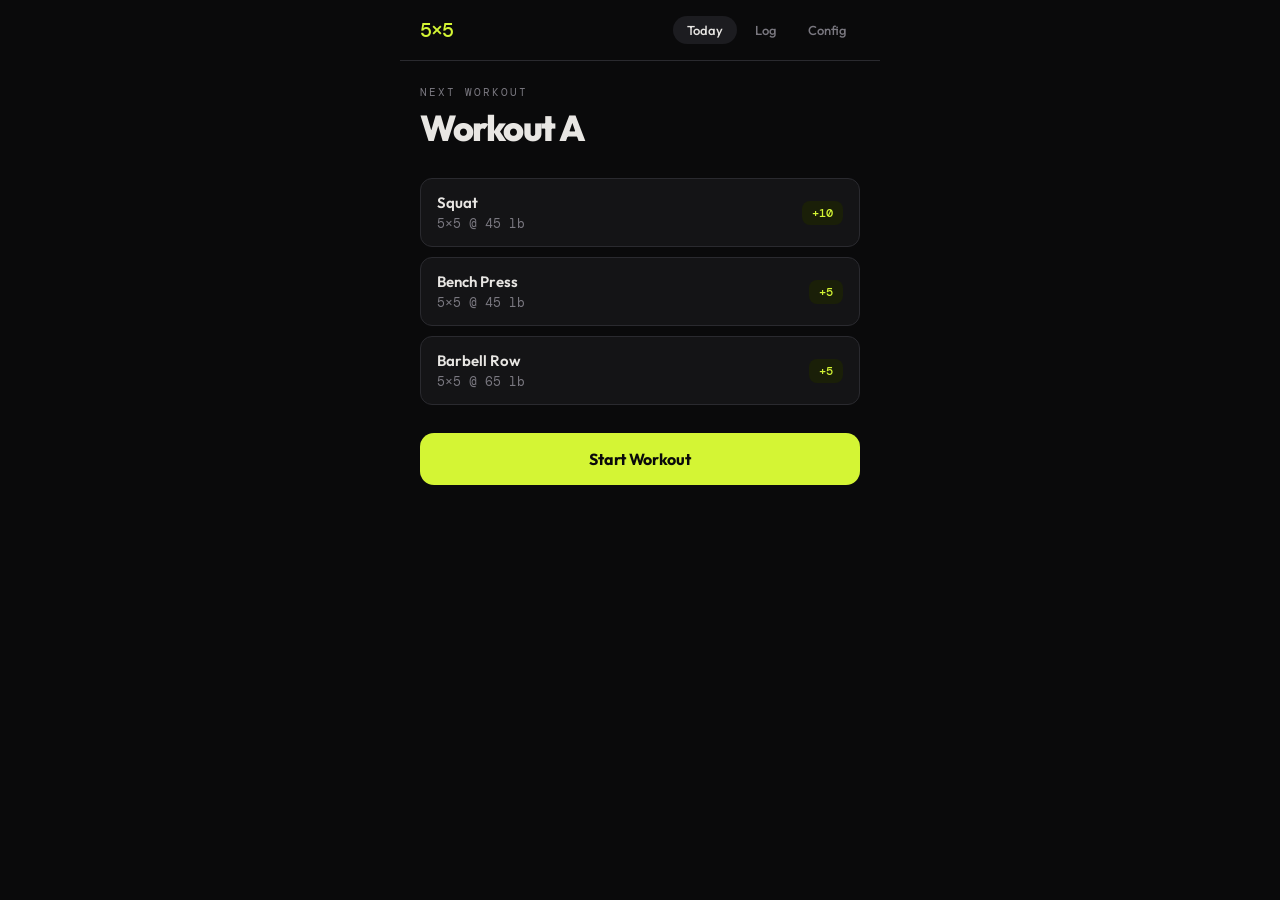
==== index.html @ 5c941157 "Initial commit Created from https://vercel.com/new" ====
<!DOCTYPE html>
<html lang="en">
<head>
<meta charset="UTF-8">
<meta name="viewport" content="width=device-width, initial-scale=1.0, user-scalable=no">
<title>5×5 Tracker</title>
<link rel="preconnect" href="https://fonts.googleapis.com">
<link href="https://fonts.googleapis.com/css2?family=DM+Mono:wght@400;500&family=Outfit:wght@300;400;500;600;700;800;900&display=swap" rel="stylesheet">
<style>
  :root {
    --bg: #0a0a0b;
    --surface: #141416;
    --surface2: #1c1c20;
    --border: #2a2a2f;
    --text: #e8e6e3;
    --muted: #7a7880;
    --accent: #d4f534;
    --accent-dark: #1a1f08;
    --success: #22c55e;
    --success-dark: #0f2a10;
    --fail: #ef4444;
    --fail-dark: #2a0a0a;
  }

  *, *::before, *::after { box-sizing: border-box; margin: 0; padding: 0; }

  body {
    font-family: 'Outfit', sans-serif;
    background: var(--bg);
    color: var(--text);
    min-height: 100vh;
    -webkit-tap-highlight-color: transparent;
  }

  #app {
    max-width: 480px;
    margin: 0 auto;
    padding-bottom: 40px;
  }

  /* ── Header ─────────────────────────────── */
  header {
    display: flex;
    align-items: center;
    justify-content: space-between;
    padding: 16px 20px;
    border-bottom: 1px solid var(--border);
    position: sticky;
    top: 0;
    background: var(--bg);
    z-index: 10;
  }

  .logo { font-family: 'DM Mono', monospace; font-size: 20px; font-weight: 500; color: var(--accent); letter-spacing: -1px; }
  nav { display: flex; gap: 4px; }

  .nav-btn {
    background: none; border: none; color: var(--muted);
    font-family: 'Outfit', sans-serif; font-size: 13px; font-weight: 500;
    padding: 6px 14px; border-radius: 20px; cursor: pointer; transition: all 0.2s;
  }
  .nav-btn.active { background: var(--surface2); color: var(--text); }

  main { padding: 0 20px; }
  .view { display: none; padding-top: 24px; }
  .view.active { display: block; }

  @keyframes slideUp { from { opacity: 0; transform: translateY(12px); } to { opacity: 1; transform: translateY(0); } }
  @keyframes timerPulse { 0%,100% { transform: scale(1); } 50% { transform: scale(1.02); } }
  .anim-up { animation: slideUp 0.3s ease both; }

  /* ── Home ───────────────────────────────── */
  .hero-label {
    font-family: 'DM Mono', monospace; font-size: 11px; text-transform: uppercase;
    letter-spacing: 2px; color: var(--muted); display: block; margin-bottom: 6px;
  }
  .hero-type { font-size: 36px; font-weight: 800; letter-spacing: -1.5px; margin-bottom: 28px; }
  .preview-list { display: flex; flex-direction: column; gap: 10px; margin-bottom: 28px; }
  .preview-card {
    display: flex; align-items: center; justify-content: space-between;
    padding: 14px 16px; background: var(--surface); border-radius: 12px;
    border: 1px solid var(--border);
  }
  .preview-name { font-size: 15px; font-weight: 600; display: block; }
  .preview-detail { font-size: 13px; color: var(--muted); font-family: 'DM Mono', monospace; }
  .preview-badge {
    font-family: 'DM Mono', monospace; font-size: 12px; color: var(--accent);
    background: var(--accent-dark); padding: 4px 10px; border-radius: 8px; font-weight: 500;
  }
  .btn-start {
    width: 100%; padding: 16px 0; background: var(--accent); color: #0a0a0b;
    border: none; border-radius: 14px; font-size: 16px; font-weight: 700;
    font-family: 'Outfit', sans-serif; cursor: pointer; letter-spacing: -0.3px;
  }
  .btn-start:active { transform: scale(0.98); }
  .last-session {
    margin-top: 24px; display: flex; flex-direction: column; gap: 2px;
    padding: 12px 0; border-top: 1px solid var(--border);
  }
  .last-label { font-size: 11px; color: var(--muted); text-transform: uppercase; letter-spacing: 1.5px; font-family: 'DM Mono', monospace; }
  .last-detail { font-size: 13px; color: var(--muted); }

  /* ── Workout ────────────────────────────── */
  .workout-header { display: flex; align-items: center; justify-content: space-between; margin-bottom: 20px; }
  .btn-cancel {
    width: 36px; height: 36px; display: flex; align-items: center; justify-content: center;
    background: var(--surface); border: 1px solid var(--border); border-radius: 10px;
    color: var(--muted); font-size: 16px; cursor: pointer; font-family: 'Outfit', sans-serif;
  }
  .workout-title { font-size: 18px; font-weight: 700; }
  .timer-bar {
    margin-bottom: 20px; padding: 12px 16px; background: var(--surface);
    border-radius: 12px; border: 1px solid rgba(212,245,52,0.2);
    animation: timerPulse 2s ease infinite; display: none;
  }
  .timer-bar.active { display: block; }
  .timer-inner { display: flex; align-items: center; gap: 12px; }
  .timer-label { font-size: 12px; color: var(--muted); font-family: 'DM Mono', monospace; text-transform: uppercase; letter-spacing: 1px; }
  .timer-value { font-size: 24px; font-weight: 700; font-family: 'DM Mono', monospace; color: var(--accent); flex: 1; }
  .btn-skip {
    background: none; border: 1px solid var(--border); color: var(--muted);
    font-family: 'Outfit', sans-serif; font-size: 12px; padding: 4px 12px;
    border-radius: 8px; cursor: pointer;
  }
  .ex-block {
    margin-bottom: 24px; padding: 18px 16px; background: var(--surface);
    border-radius: 14px; border: 1px solid var(--border);
  }
  .ex-header { display: flex; justify-content: space-between; align-items: baseline; margin-bottom: 14px; }
  .ex-name { font-size: 16px; font-weight: 600; }
  .ex-weight { font-size: 14px; font-weight: 500; font-family: 'DM Mono', monospace; color: var(--accent); }
  .sets-row { display: flex; gap: 8px; }
  .set-btn {
    flex: 1; aspect-ratio: 1; max-width: 64px;
    display: flex; align-items: center; justify-content: center;
    background: var(--surface2); border: 2px solid var(--border);
    border-radius: 12px; cursor: pointer; transition: all 0.15s;
    font-family: 'DM Mono', monospace;
  }
  .set-btn .reps { font-size: 18px; font-weight: 600; color: var(--muted); }
  .set-btn.success { background: var(--success-dark); border-color: var(--success); }
  .set-btn.success .check { font-size: 22px; font-weight: 700; color: var(--success); }
  .set-btn.fail { background: var(--fail-dark); border-color: var(--fail); }
  .set-btn.fail .x-mark { font-size: 22px; font-weight: 700; color: var(--fail); }
  .set-legend { font-size: 11px; color: var(--muted); margin-top: 8px; font-family: 'DM Mono', monospace; }
  .btn-finish {
    width: 100%; padding: 16px 0; background: var(--success); color: #fff;
    border: none; border-radius: 14px; font-size: 16px; font-weight: 700;
    font-family: 'Outfit', sans-serif; cursor: pointer; margin-top: 8px; transition: opacity 0.2s;
  }
  .btn-finish:disabled { opacity: 0.35; cursor: default; }

  /* ── History ────────────────────────────── */
  .section-title { font-size: 20px; font-weight: 700; margin-bottom: 16px; letter-spacing: -0.5px; }
  .empty-state { display: flex; flex-direction: column; align-items: center; justify-content: center; padding: 80px 0; gap: 12px; }
  .empty-icon { font-size: 40px; color: var(--border); }
  .empty-text { font-size: 14px; color: var(--muted); }
  .history-card {
    padding: 16px; background: var(--surface); border-radius: 12px;
    border: 1px solid var(--border); margin-bottom: 10px;
  }
  .history-header { display: flex; justify-content: space-between; margin-bottom: 12px; }
  .history-type { font-size: 14px; font-weight: 600; }
  .history-date { font-size: 12px; color: var(--muted); font-family: 'DM Mono', monospace; }
  .history-ex { display: flex; align-items: center; gap: 10px; padding: 6px 0; border-top: 1px solid var(--border); }
  .history-ex-name { font-size: 13px; font-weight: 500; min-width: 110px; }
  .history-ex-detail { font-size: 12px; color: var(--muted); font-family: 'DM Mono', monospace; flex: 1; }
  .history-dots { display: flex; gap: 4px; }
  .history-dot { width: 8px; height: 8px; border-radius: 4px; }

  /* ── Settings ───────────────────────────── */
  .settings-hint { font-size: 13px; color: var(--muted); margin-bottom: 20px; line-height: 1.5; }
  .setting-row { display: flex; align-items: center; justify-content: space-between; padding: 12px 0; border-bottom: 1px solid var(--border); }
  .setting-label { font-size: 14px; font-weight: 500; }
  .weight-adjust { display: flex; align-items: center; gap: 12px; }
  .btn-adjust {
    width: 36px; height: 36px; display: flex; align-items: center; justify-content: center;
    background: var(--surface2); border: 1px solid var(--border); border-radius: 10px;
    color: var(--text); font-size: 18px; font-weight: 500; cursor: pointer;
    font-family: 'Outfit', sans-serif;
  }
  .weight-display { font-size: 16px; font-weight: 600; font-family: 'DM Mono', monospace; min-width: 70px; text-align: center; }
  .divider { height: 1px; background: var(--border); margin: 24px 0; }
  .rules-card {
    padding: 14px 16px; background: var(--surface); border-radius: 12px;
    border: 1px solid var(--border); display: flex; flex-direction: column; gap: 8px;
  }
  .rule-text { font-size: 13px; color: var(--muted); line-height: 1.5; }
  .rule-text strong { color: var(--text); }
  .btn-export {
    width: 100%; padding: 14px 0; background: var(--surface);
    border: 1px solid var(--border); border-radius: 12px; color: var(--accent);
    font-size: 14px; font-weight: 600; font-family: 'Outfit', sans-serif; cursor: pointer;
  }
  .btn-reset {
    width: 100%; padding: 14px 0; background: none;
    border: 1px solid rgba(239,68,68,0.27); border-radius: 12px; color: var(--fail);
    font-size: 14px; font-weight: 600; font-family: 'Outfit', sans-serif; cursor: pointer;
    margin-top: 16px;
  }
  .confirm-row { display: flex; align-items: center; gap: 10px; margin-top: 16px; }
  .confirm-text { font-size: 14px; color: var(--fail); flex: 1; }
  .btn-confirm-yes {
    padding: 10px 18px; background: var(--fail); color: #fff; border: none;
    border-radius: 10px; font-size: 13px; font-weight: 600; cursor: pointer; font-family: 'Outfit', sans-serif;
  }
  .btn-confirm-no {
    padding: 10px 18px; background: var(--surface2); color: var(--muted);
    border: 1px solid var(--border); border-radius: 10px; font-size: 13px;
    font-weight: 600; cursor: pointer; font-family: 'Outfit', sans-serif;
  }
</style>
</head>
<body>
<div id="app">
  <header>
    <div class="logo">5×5</div>
    <nav>
      <button class="nav-btn active" data-view="home">Today</button>
      <button class="nav-btn" data-view="history">Log</button>
      <button class="nav-btn" data-view="settings">Config</button>
    </nav>
  </header>
  <main>
    <div id="view-home" class="view active"></div>
    <div id="view-workout" class="view"></div>
    <div id="view-history" class="view"></div>
    <div id="view-settings" class="view"></div>
  </main>
</div>

<script>
// ── Config ───────────────────────────────────────────────────────
const PROGRAM = {
  A: [
    { id: 'squat', name: 'Squat', sets: 5, reps: 5, increment: 10 },
    { id: 'bench', name: 'Bench Press', sets: 5, reps: 5, increment: 5 },
    { id: 'row', name: 'Barbell Row', sets: 5, reps: 5, increment: 5 },
  ],
  B: [
    { id: 'squat', name: 'Squat', sets: 5, reps: 5, increment: 10 },
    { id: 'ohp', name: 'Overhead Press', sets: 5, reps: 5, increment: 5 },
    { id: 'deadlift', name: 'Deadlift', sets: 1, reps: 5, increment: 10 },
  ],
};
const DEFAULT_WEIGHTS = { squat: 45, bench: 45, row: 65, ohp: 45, deadlift: 95 };
const DELOAD_FACTOR = 0.9;
const FAIL_THRESHOLD = 3;
const REST_SECONDS = 180;
const FAIL_REST_SECONDS = 300;
const STORAGE_KEY = 'fivebyfive_data';
const ALL_EXERCISES = [
  { id: 'squat', name: 'Squat' },
  { id: 'bench', name: 'Bench Press' },
  { id: 'row', name: 'Barbell Row' },
  { id: 'ohp', name: 'Overhead Press' },
  { id: 'deadlift', name: 'Deadlift' },
];

// ── State ────────────────────────────────────────────────────────
let state, activeWorkout = null, timerInterval = null, timerSeconds = null, currentView = 'home';

function freshState() {
  return {
    weights: { ...DEFAULT_WEIGHTS },
    failCounts: { squat: 0, bench: 0, row: 0, ohp: 0, deadlift: 0 },
    nextWorkout: 'A',
    history: [],
  };
}

function loadState() {
  try {
    const raw = localStorage.getItem(STORAGE_KEY);
    if (raw) return JSON.parse(raw);
  } catch {}
  return freshState();
}

function save() {
  try { localStorage.setItem(STORAGE_KEY, JSON.stringify(state)); } catch {}
}

// ── Helpers ──────────────────────────────────────────────────────
const roundTo5 = n => Math.round(n / 5) * 5;
const formatDate = iso => new Date(iso).toLocaleDateString('en-US', { weekday: 'short', month: 'short', day: 'numeric' });
const $ = sel => document.querySelector(sel);
const $$ = sel => document.querySelectorAll(sel);

// ── Navigation ──────────────────────────────────────────────────
function navigate(viewId) {
  if (currentView === 'workout' && viewId !== 'workout' && viewId !== '_force') return;
  if (viewId === '_force') viewId = 'home';
  currentView = viewId;
  $$('.view').forEach(v => v.classList.remove('active'));
  $(`#view-${viewId}`).classList.add('active');
  $$('.nav-btn').forEach(b => b.classList.remove('active'));
  $(`.nav-btn[data-view="${viewId === 'workout' ? 'home' : viewId}"]`)?.classList.add('active');
  renderView(viewId);
}

// ── Timer ────────────────────────────────────────────────────────
function startTimer(seconds) {
  stopTimer();
  timerSeconds = seconds;
  updateTimerDisplay();
  const bar = $('#timer-bar');
  if (bar) bar.classList.add('active');
  timerInterval = setInterval(() => {
    timerSeconds--;
    if (timerSeconds <= 0) { stopTimer(); return; }
    updateTimerDisplay();
  }, 1000);
}

function stopTimer() {
  if (timerInterval) { clearInterval(timerInterval); timerInterval = null; }
  timerSeconds = null;
  const bar = $('#timer-bar');
  if (bar) bar.classList.remove('active');
}

function updateTimerDisplay() {
  const el = $('#timer-value');
  if (el && timerSeconds !== null) {
    el.textContent = `${Math.floor(timerSeconds / 60)}:${String(timerSeconds % 60).padStart(2, '0')}`;
  }
}

// ── Render: Home ─────────────────────────────────────────────────
function renderHome() {
  const type = state.nextWorkout;
  const exercises = PROGRAM[type];
  const last = state.history[0];

  let h = `<div><span class="hero-label">Next Workout</span><div class="hero-type">Workout ${type}</div></div><div class="preview-list">`;

  exercises.forEach((ex, i) => {
    h += `<div class="preview-card anim-up" style="animation-delay:${i * 80}ms">
      <div><span class="preview-name">${ex.name}</span><span class="preview-detail">${ex.sets}×${ex.reps} @ ${state.weights[ex.id]} lb</span></div>
      <div class="preview-badge">+${ex.increment}</div></div>`;
  });

  h += `</div><button class="btn-start" onclick="startWorkout()">Start Workout</button>`;
  if (last) h += `<div class="last-session"><span class="last-label">Last session</span><span class="last-detail">Workout ${last.type} · ${formatDate(last.date)}</span></div>`;

  $('#view-home').innerHTML = h;
}

// ── Render: Workout ──────────────────────────────────────────────
function renderWorkout() {
  if (!activeWorkout) return;
  const w = activeWorkout;
  const allComplete = w.exercises.every(ex => ex.completedSets.every(s => s !== null));

  let h = `<div class="workout-header"><button class="btn-cancel" onclick="cancelWorkout()">✕</button><span class="workout-title">Workout ${w.type}</span><div style="width:36px"></div></div>
    <div class="timer-bar" id="timer-bar"><div class="timer-inner"><span class="timer-label">Rest</span><span class="timer-value" id="timer-value">0:00</span><button class="btn-skip" onclick="stopTimer()">Skip</button></div></div>`;

  w.exercises.forEach((ex, ei) => {
    h += `<div class="ex-block anim-up" style="animation-delay:${ei * 60}ms"><div class="ex-header"><span class="ex-name">${ex.name}</span><span class="ex-weight">${ex.weight} lb</span></div><div class="sets-row">`;
    ex.completedSets.forEach((s, si) => {
      const cls = s === true ? 'success' : s === false ? 'fail' : '';
      const inner = s === null ? `<span class="reps">${ex.reps}</span>` : s === true ? `<span class="check">✓</span>` : `<span class="x-mark">✗</span>`;
      h += `<button class="set-btn ${cls}" onclick="toggleSet(${ei},${si})">${inner}</button>`;
    });
    h += `</div><div class="set-legend">Tap: complete · Tap again: fail · Tap again: reset</div></div>`;
  });

  h += `<button class="btn-finish" ${allComplete ? '' : 'disabled'} onclick="finishWorkout()">Finish Workout</button>`;
  $('#view-workout').innerHTML = h;

  if (timerSeconds !== null) { $('#timer-bar')?.classList.add('active'); updateTimerDisplay(); }
}

// ── Render: History ──────────────────────────────────────────────
function renderHistory() {
  if (!state.history.length) {
    $('#view-history').innerHTML = `<div class="empty-state"><span class="empty-icon">◎</span><span class="empty-text">No workouts yet. Get after it.</span></div>`;
    return;
  }
  let h = `<h2 class="section-title">Workout Log</h2>`;
  state.history.forEach((entry, i) => {
    h += `<div class="history-card anim-up" style="animation-delay:${i * 40}ms"><div class="history-header"><span class="history-type">Workout ${entry.type}</span><span class="history-date">${formatDate(entry.date)}</span></div>`;
    entry.exercises.forEach(ex => {
      const count = ex.sets.filter(Boolean).length;
      const dots = ex.sets.map(s => `<span class="history-dot" style="background:${s ? 'var(--success)' : 'var(--fail)'}"></span>`).join('');
      h += `<div class="history-ex"><span class="history-ex-name">${ex.name}</span><span class="history-ex-detail">${ex.weight} lb — ${count}/${ex.sets.length} sets</span><div class="history-dots">${dots}</div></div>`;
    });
    h += `</div>`;
  });
  $('#view-history').innerHTML = h;
}

// ── Render: Settings ─────────────────────────────────────────────
function renderSettings() {
  let h = `<h2 class="section-title">Working Weights</h2><p class="settings-hint">Adjust your current working weight for each lift. The app auto-progresses after successful workouts.</p>`;
  ALL_EXERCISES.forEach(ex => {
    h += `<div class="setting-row"><span class="setting-label">${ex.name}</span><div class="weight-adjust"><button class="btn-adjust" onclick="adjustWeight('${ex.id}',-5)">−</button><span class="weight-display" id="w-${ex.id}">${state.weights[ex.id]} lb</span><button class="btn-adjust" onclick="adjustWeight('${ex.id}',5)">+</button></div></div>`;
  });
  h += `<div class="divider"></div><h2 class="section-title">Progression Rules</h2>
    <div class="rules-card">
      <p class="rule-text"><strong>Success:</strong> All sets completed → weight increases next session (+5 lb upper body, +10 lb lower body)</p>
      <p class="rule-text"><strong>Failure:</strong> Miss any set → weight stays the same</p>
      <p class="rule-text"><strong>Deload:</strong> 3 consecutive failures → weight drops 10%</p>
      <p class="rule-text"><strong>Rest:</strong> 3 min after a successful set, 5 min after a failed set</p>
    </div>
    <div class="divider"></div>
    <h2 class="section-title">Data</h2>
    <button class="btn-export" onclick="exportData()">Export Save Data (JSON)</button>
    <input type="file" id="import-file" accept=".json" style="display:none" onchange="importData(this)">
    <button class="btn-export" onclick="document.getElementById('import-file').click()" style="margin-top:10px">Import Save Data (JSON)</button>
    <div class="confirm-row" id="import-confirm-row" style="display:none"><span class="confirm-text">This will overwrite all current data. Continue?</span><button class="btn-confirm-yes" onclick="confirmImport()">Yes, import</button><button class="btn-confirm-no" onclick="cancelImport()">Cancel</button></div>
    <button class="btn-reset" id="btn-reset" onclick="confirmReset()">Reset All Data</button>
    <div class="confirm-row" id="confirm-row" style="display:none"><span class="confirm-text">Delete everything?</span><button class="btn-confirm-yes" onclick="resetAll()">Yes, reset</button><button class="btn-confirm-no" onclick="hideConfirm()">Cancel</button></div>`;
  $('#view-settings').innerHTML = h;
}

// ── Actions ──────────────────────────────────────────────────────
function startWorkout() {
  const type = state.nextWorkout;
  activeWorkout = {
    type, startTime: new Date().toISOString(),
    exercises: PROGRAM[type].map(ex => ({ ...ex, weight: state.weights[ex.id], completedSets: Array(ex.sets).fill(null) })),
  };
  stopTimer();
  currentView = 'workout';
  navigate('workout');
}

function toggleSet(ei, si) {
  const ex = activeWorkout.exercises[ei];
  const cur = ex.completedSets[si];
  if (cur === null) {
    ex.completedSets[si] = true;
    if (!ex.completedSets.every(s => s !== null)) startTimer(REST_SECONDS);
  } else if (cur === true) {
    ex.completedSets[si] = false;
    if (!ex.completedSets.every(s => s !== null)) startTimer(FAIL_REST_SECONDS); else stopTimer();
  } else {
    ex.completedSets[si] = null;
    stopTimer();
  }
  renderWorkout();
}

function finishWorkout() {
  activeWorkout.exercises.forEach(ex => {
    const allSuccess = ex.completedSets.every(s => s === true);
    state.history.length; // just referencing for clarity
    if (allSuccess) {
      state.weights[ex.id] = ex.weight + ex.increment;
      state.failCounts[ex.id] = 0;
    } else {
      state.failCounts[ex.id] = (state.failCounts[ex.id] || 0) + 1;
      if (state.failCounts[ex.id] >= FAIL_THRESHOLD) {
        state.weights[ex.id] = roundTo5(ex.weight * DELOAD_FACTOR);
        state.failCounts[ex.id] = 0;
      }
    }
  });

  state.nextWorkout = activeWorkout.type === 'A' ? 'B' : 'A';
  state.history.unshift({
    date: activeWorkout.startTime, type: activeWorkout.type,
    exercises: activeWorkout.exercises.map(ex => ({
      id: ex.id, name: ex.name, weight: ex.weight,
      sets: ex.completedSets.map(s => s === true), success: ex.completedSets.every(s => s === true),
    })),
  });

  save();
  activeWorkout = null;
  stopTimer();
  currentView = 'home';
  navigate('_force');
}

function cancelWorkout() { activeWorkout = null; stopTimer(); currentView = 'home'; navigate('_force'); }

function adjustWeight(id, delta) {
  state.weights[id] = Math.max(0, state.weights[id] + delta);
  save();
  const el = $(`#w-${id}`);
  if (el) el.textContent = `${state.weights[id]} lb`;
}

function exportData() {
  const blob = new Blob([JSON.stringify(state, null, 2)], { type: 'application/json' });
  const url = URL.createObjectURL(blob);
  const a = document.createElement('a');
  a.href = url; a.download = `5x5-backup-${new Date().toISOString().slice(0, 10)}.json`;
  document.body.appendChild(a); a.click(); document.body.removeChild(a);
  URL.revokeObjectURL(url);
}

let pendingImport = null;

function importData(input) {
  const file = input.files[0];
  if (!file) return;
  const reader = new FileReader();
  reader.onload = e => {
    try {
      const parsed = JSON.parse(e.target.result);
      if (!parsed.weights || !parsed.history || !parsed.nextWorkout) throw new Error('Invalid format');
      pendingImport = parsed;
      $('#import-confirm-row').style.display = 'flex';
    } catch {
      alert('Invalid backup file. Please select a valid 5×5 export.');
    }
    input.value = '';
  };
  reader.readAsText(file);
}

function confirmImport() {
  if (!pendingImport) return;
  state = pendingImport;
  pendingImport = null;
  save();
  $('#import-confirm-row').style.display = 'none';
  renderSettings();
  renderHome();
}

function cancelImport() {
  pendingImport = null;
  $('#import-confirm-row').style.display = 'none';
}

function confirmReset() { $('#btn-reset').style.display = 'none'; $('#confirm-row').style.display = 'flex'; }
function hideConfirm() { $('#btn-reset').style.display = ''; $('#confirm-row').style.display = 'none'; }
function resetAll() { state = freshState(); save(); hideConfirm(); renderSettings(); renderHome(); }

function renderView(id) {
  ({ home: renderHome, workout: renderWorkout, history: renderHistory, settings: renderSettings })[id]?.();
}

// ── Init ─────────────────────────────────────────────────────────
state = loadState();
$$('.nav-btn').forEach(btn => btn.addEventListener('click', () => navigate(btn.dataset.view)));
renderHome();
</script>
</body>
</html>
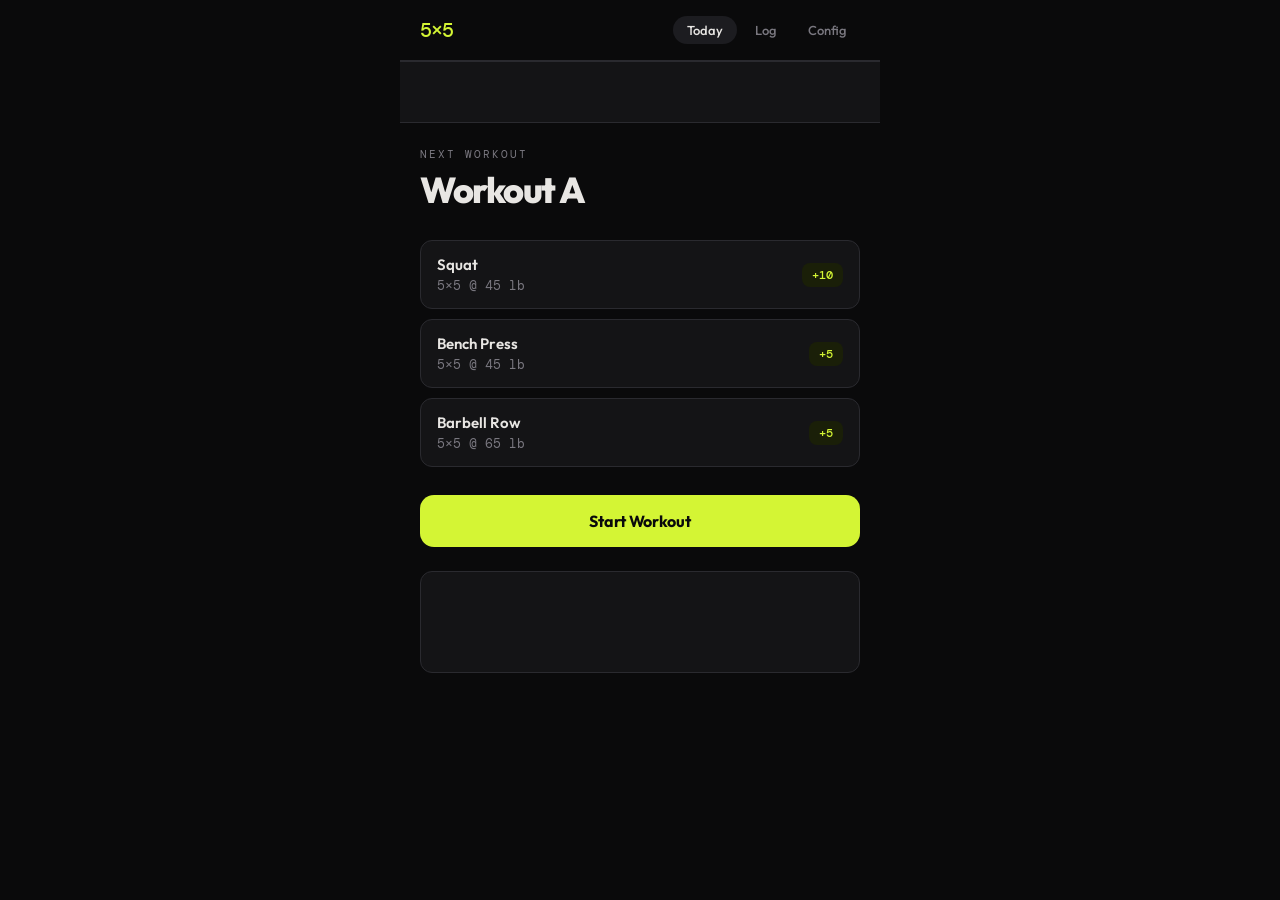
==== commit 6f131f36: "Update index.html" ====
--- a/index.html
+++ b/index.html
@@ -1,403 +1,873 @@
 <!DOCTYPE html>
 <html lang="en">
+
 <head>
-<meta charset="UTF-8">
-<meta name="viewport" content="width=device-width, initial-scale=1.0, user-scalable=no">
-<title>5×5 Tracker</title>
-<link rel="preconnect" href="https://fonts.googleapis.com">
-<link href="https://fonts.googleapis.com/css2?family=DM+Mono:wght@400;500&family=Outfit:wght@300;400;500;600;700;800;900&display=swap" rel="stylesheet">
-<style>
-  :root {
-    --bg: #0a0a0b;
-    --surface: #141416;
-    --surface2: #1c1c20;
-    --border: #2a2a2f;
-    --text: #e8e6e3;
-    --muted: #7a7880;
-    --accent: #d4f534;
-    --accent-dark: #1a1f08;
-    --success: #22c55e;
-    --success-dark: #0f2a10;
-    --fail: #ef4444;
-    --fail-dark: #2a0a0a;
-  }
-
-  *, *::before, *::after { box-sizing: border-box; margin: 0; padding: 0; }
-
-  body {
-    font-family: 'Outfit', sans-serif;
-    background: var(--bg);
-    color: var(--text);
-    min-height: 100vh;
-    -webkit-tap-highlight-color: transparent;
-  }
-
-  #app {
-    max-width: 480px;
-    margin: 0 auto;
-    padding-bottom: 40px;
-  }
-
-  /* ── Header ─────────────────────────────── */
-  header {
-    display: flex;
-    align-items: center;
-    justify-content: space-between;
-    padding: 16px 20px;
-    border-bottom: 1px solid var(--border);
-    position: sticky;
-    top: 0;
-    background: var(--bg);
-    z-index: 10;
-  }
-
-  .logo { font-family: 'DM Mono', monospace; font-size: 20px; font-weight: 500; color: var(--accent); letter-spacing: -1px; }
-  nav { display: flex; gap: 4px; }
-
-  .nav-btn {
-    background: none; border: none; color: var(--muted);
-    font-family: 'Outfit', sans-serif; font-size: 13px; font-weight: 500;
-    padding: 6px 14px; border-radius: 20px; cursor: pointer; transition: all 0.2s;
-  }
-  .nav-btn.active { background: var(--surface2); color: var(--text); }
-
-  main { padding: 0 20px; }
-  .view { display: none; padding-top: 24px; }
-  .view.active { display: block; }
-
-  @keyframes slideUp { from { opacity: 0; transform: translateY(12px); } to { opacity: 1; transform: translateY(0); } }
-  @keyframes timerPulse { 0%,100% { transform: scale(1); } 50% { transform: scale(1.02); } }
-  .anim-up { animation: slideUp 0.3s ease both; }
-
-  /* ── Home ───────────────────────────────── */
-  .hero-label {
-    font-family: 'DM Mono', monospace; font-size: 11px; text-transform: uppercase;
-    letter-spacing: 2px; color: var(--muted); display: block; margin-bottom: 6px;
-  }
-  .hero-type { font-size: 36px; font-weight: 800; letter-spacing: -1.5px; margin-bottom: 28px; }
-  .preview-list { display: flex; flex-direction: column; gap: 10px; margin-bottom: 28px; }
-  .preview-card {
-    display: flex; align-items: center; justify-content: space-between;
-    padding: 14px 16px; background: var(--surface); border-radius: 12px;
-    border: 1px solid var(--border);
-  }
-  .preview-name { font-size: 15px; font-weight: 600; display: block; }
-  .preview-detail { font-size: 13px; color: var(--muted); font-family: 'DM Mono', monospace; }
-  .preview-badge {
-    font-family: 'DM Mono', monospace; font-size: 12px; color: var(--accent);
-    background: var(--accent-dark); padding: 4px 10px; border-radius: 8px; font-weight: 500;
-  }
-  .btn-start {
-    width: 100%; padding: 16px 0; background: var(--accent); color: #0a0a0b;
-    border: none; border-radius: 14px; font-size: 16px; font-weight: 700;
-    font-family: 'Outfit', sans-serif; cursor: pointer; letter-spacing: -0.3px;
-  }
-  .btn-start:active { transform: scale(0.98); }
-  .last-session {
-    margin-top: 24px; display: flex; flex-direction: column; gap: 2px;
-    padding: 12px 0; border-top: 1px solid var(--border);
-  }
-  .last-label { font-size: 11px; color: var(--muted); text-transform: uppercase; letter-spacing: 1.5px; font-family: 'DM Mono', monospace; }
-  .last-detail { font-size: 13px; color: var(--muted); }
-
-  /* ── Workout ────────────────────────────── */
-  .workout-header { display: flex; align-items: center; justify-content: space-between; margin-bottom: 20px; }
-  .btn-cancel {
-    width: 36px; height: 36px; display: flex; align-items: center; justify-content: center;
-    background: var(--surface); border: 1px solid var(--border); border-radius: 10px;
-    color: var(--muted); font-size: 16px; cursor: pointer; font-family: 'Outfit', sans-serif;
-  }
-  .workout-title { font-size: 18px; font-weight: 700; }
-  .timer-bar {
-    margin-bottom: 20px; padding: 12px 16px; background: var(--surface);
-    border-radius: 12px; border: 1px solid rgba(212,245,52,0.2);
-    animation: timerPulse 2s ease infinite; display: none;
-  }
-  .timer-bar.active { display: block; }
-  .timer-inner { display: flex; align-items: center; gap: 12px; }
-  .timer-label { font-size: 12px; color: var(--muted); font-family: 'DM Mono', monospace; text-transform: uppercase; letter-spacing: 1px; }
-  .timer-value { font-size: 24px; font-weight: 700; font-family: 'DM Mono', monospace; color: var(--accent); flex: 1; }
-  .btn-skip {
-    background: none; border: 1px solid var(--border); color: var(--muted);
-    font-family: 'Outfit', sans-serif; font-size: 12px; padding: 4px 12px;
-    border-radius: 8px; cursor: pointer;
-  }
-  .ex-block {
-    margin-bottom: 24px; padding: 18px 16px; background: var(--surface);
-    border-radius: 14px; border: 1px solid var(--border);
-  }
-  .ex-header { display: flex; justify-content: space-between; align-items: baseline; margin-bottom: 14px; }
-  .ex-name { font-size: 16px; font-weight: 600; }
-  .ex-weight { font-size: 14px; font-weight: 500; font-family: 'DM Mono', monospace; color: var(--accent); }
-  .sets-row { display: flex; gap: 8px; }
-  .set-btn {
-    flex: 1; aspect-ratio: 1; max-width: 64px;
-    display: flex; align-items: center; justify-content: center;
-    background: var(--surface2); border: 2px solid var(--border);
-    border-radius: 12px; cursor: pointer; transition: all 0.15s;
-    font-family: 'DM Mono', monospace;
-  }
-  .set-btn .reps { font-size: 18px; font-weight: 600; color: var(--muted); }
-  .set-btn.success { background: var(--success-dark); border-color: var(--success); }
-  .set-btn.success .check { font-size: 22px; font-weight: 700; color: var(--success); }
-  .set-btn.fail { background: var(--fail-dark); border-color: var(--fail); }
-  .set-btn.fail .x-mark { font-size: 22px; font-weight: 700; color: var(--fail); }
-  .set-legend { font-size: 11px; color: var(--muted); margin-top: 8px; font-family: 'DM Mono', monospace; }
-  .btn-finish {
-    width: 100%; padding: 16px 0; background: var(--success); color: #fff;
-    border: none; border-radius: 14px; font-size: 16px; font-weight: 700;
-    font-family: 'Outfit', sans-serif; cursor: pointer; margin-top: 8px; transition: opacity 0.2s;
-  }
-  .btn-finish:disabled { opacity: 0.35; cursor: default; }
-
-  /* ── History ────────────────────────────── */
-  .section-title { font-size: 20px; font-weight: 700; margin-bottom: 16px; letter-spacing: -0.5px; }
-  .empty-state { display: flex; flex-direction: column; align-items: center; justify-content: center; padding: 80px 0; gap: 12px; }
-  .empty-icon { font-size: 40px; color: var(--border); }
-  .empty-text { font-size: 14px; color: var(--muted); }
-  .history-card {
-    padding: 16px; background: var(--surface); border-radius: 12px;
-    border: 1px solid var(--border); margin-bottom: 10px;
-  }
-  .history-header { display: flex; justify-content: space-between; margin-bottom: 12px; }
-  .history-type { font-size: 14px; font-weight: 600; }
-  .history-date { font-size: 12px; color: var(--muted); font-family: 'DM Mono', monospace; }
-  .history-ex { display: flex; align-items: center; gap: 10px; padding: 6px 0; border-top: 1px solid var(--border); }
-  .history-ex-name { font-size: 13px; font-weight: 500; min-width: 110px; }
-  .history-ex-detail { font-size: 12px; color: var(--muted); font-family: 'DM Mono', monospace; flex: 1; }
-  .history-dots { display: flex; gap: 4px; }
-  .history-dot { width: 8px; height: 8px; border-radius: 4px; }
-
-  /* ── Settings ───────────────────────────── */
-  .settings-hint { font-size: 13px; color: var(--muted); margin-bottom: 20px; line-height: 1.5; }
-  .setting-row { display: flex; align-items: center; justify-content: space-between; padding: 12px 0; border-bottom: 1px solid var(--border); }
-  .setting-label { font-size: 14px; font-weight: 500; }
-  .weight-adjust { display: flex; align-items: center; gap: 12px; }
-  .btn-adjust {
-    width: 36px; height: 36px; display: flex; align-items: center; justify-content: center;
-    background: var(--surface2); border: 1px solid var(--border); border-radius: 10px;
-    color: var(--text); font-size: 18px; font-weight: 500; cursor: pointer;
-    font-family: 'Outfit', sans-serif;
-  }
-  .weight-display { font-size: 16px; font-weight: 600; font-family: 'DM Mono', monospace; min-width: 70px; text-align: center; }
-  .divider { height: 1px; background: var(--border); margin: 24px 0; }
-  .rules-card {
-    padding: 14px 16px; background: var(--surface); border-radius: 12px;
-    border: 1px solid var(--border); display: flex; flex-direction: column; gap: 8px;
-  }
-  .rule-text { font-size: 13px; color: var(--muted); line-height: 1.5; }
-  .rule-text strong { color: var(--text); }
-  .btn-export {
-    width: 100%; padding: 14px 0; background: var(--surface);
-    border: 1px solid var(--border); border-radius: 12px; color: var(--accent);
-    font-size: 14px; font-weight: 600; font-family: 'Outfit', sans-serif; cursor: pointer;
-  }
-  .btn-reset {
-    width: 100%; padding: 14px 0; background: none;
-    border: 1px solid rgba(239,68,68,0.27); border-radius: 12px; color: var(--fail);
-    font-size: 14px; font-weight: 600; font-family: 'Outfit', sans-serif; cursor: pointer;
-    margin-top: 16px;
-  }
-  .confirm-row { display: flex; align-items: center; gap: 10px; margin-top: 16px; }
-  .confirm-text { font-size: 14px; color: var(--fail); flex: 1; }
-  .btn-confirm-yes {
-    padding: 10px 18px; background: var(--fail); color: #fff; border: none;
-    border-radius: 10px; font-size: 13px; font-weight: 600; cursor: pointer; font-family: 'Outfit', sans-serif;
-  }
-  .btn-confirm-no {
-    padding: 10px 18px; background: var(--surface2); color: var(--muted);
-    border: 1px solid var(--border); border-radius: 10px; font-size: 13px;
-    font-weight: 600; cursor: pointer; font-family: 'Outfit', sans-serif;
-  }
-</style>
+  <meta charset="UTF-8">
+  <meta name="viewport" content="width=device-width, initial-scale=1.0, user-scalable=no">
+  <title>5×5 Tracker — Free StrongLifts Workout Log</title>
+  <meta name="description" content="Track your StrongLifts 5×5 barbell program for free. Log Squat, Bench Press, Deadlift, Overhead Press, and Barbell Row. Auto-progresses weights, tracks failures, and deloads — no account needed.">
+  <meta name="keywords" content="5x5 tracker, stronglifts 5x5, barbell workout log, squat bench deadlift tracker, free workout app">
+  <meta name="robots" content="index, follow">
+  <meta property="og:title" content="5×5 Tracker — Free StrongLifts Workout Log">
+  <meta property="og:description" content="Track your StrongLifts 5×5 barbell program for free. Auto-progresses weights and logs every session. No account needed.">
+  <meta property="og:type" content="website">
+  <meta name="twitter:card" content="summary">
+  <meta name="twitter:title" content="5×5 Tracker — Free StrongLifts Workout Log">
+  <meta name="twitter:description" content="Track your StrongLifts 5×5 barbell program for free. Auto-progresses weights and logs every session. No account needed.">
+  <script async src="https://pagead2.googlesyndication.com/pagead/js/adsbygoogle.js?client=ca-pub-8595753507108214"
+     crossorigin="anonymous"></script>
+  <link rel="preconnect" href="https://fonts.googleapis.com">
+  <link
+    href="https://fonts.googleapis.com/css2?family=DM+Mono:wght@400;500&family=Outfit:wght@300;400;500;600;700;800;900&display=swap"
+    rel="stylesheet">
+  <style>
+    :root {
+      --bg: #0a0a0b;
+      --surface: #141416;
+      --surface2: #1c1c20;
+      --border: #2a2a2f;
+      --text: #e8e6e3;
+      --muted: #7a7880;
+      --accent: #d4f534;
+      --accent-dark: #1a1f08;
+      --success: #22c55e;
+      --success-dark: #0f2a10;
+      --fail: #ef4444;
+      --fail-dark: #2a0a0a;
+    }
+
+    *,
+    *::before,
+    *::after {
+      box-sizing: border-box;
+      margin: 0;
+      padding: 0;
+    }
+
+    body {
+      font-family: 'Outfit', sans-serif;
+      background: var(--bg);
+      color: var(--text);
+      min-height: 100vh;
+      -webkit-tap-highlight-color: transparent;
+    }
+
+    #app {
+      max-width: 480px;
+      margin: 0 auto;
+      padding-bottom: 40px;
+    }
+
+    /* ── Header ─────────────────────────────── */
+    header {
+      display: flex;
+      align-items: center;
+      justify-content: space-between;
+      padding: 16px 20px;
+      border-bottom: 1px solid var(--border);
+      position: sticky;
+      top: 0;
+      background: var(--bg);
+      z-index: 10;
+    }
+
+    .logo {
+      font-family: 'DM Mono', monospace;
+      font-size: 20px;
+      font-weight: 500;
+      color: var(--accent);
+      letter-spacing: -1px;
+    }
+
+    nav {
+      display: flex;
+      gap: 4px;
+    }
+
+    .nav-btn {
+      background: none;
+      border: none;
+      color: var(--muted);
+      font-family: 'Outfit', sans-serif;
+      font-size: 13px;
+      font-weight: 500;
+      padding: 6px 14px;
+      border-radius: 20px;
+      cursor: pointer;
+      transition: all 0.2s;
+    }
+
+    .nav-btn.active {
+      background: var(--surface2);
+      color: var(--text);
+    }
+
+    main {
+      padding: 0 20px;
+    }
+
+    .view {
+      display: none;
+      padding-top: 24px;
+    }
+
+    .view.active {
+      display: block;
+    }
+
+    @keyframes slideUp {
+      from {
+        opacity: 0;
+        transform: translateY(12px);
+      }
+
+      to {
+        opacity: 1;
+        transform: translateY(0);
+      }
+    }
+
+    @keyframes timerPulse {
+
+      0%,
+      100% {
+        transform: scale(1);
+      }
+
+      50% {
+        transform: scale(1.02);
+      }
+    }
+
+    .anim-up {
+      animation: slideUp 0.3s ease both;
+    }
+
+    /* ── Home ───────────────────────────────── */
+    .hero-label {
+      font-family: 'DM Mono', monospace;
+      font-size: 11px;
+      text-transform: uppercase;
+      letter-spacing: 2px;
+      color: var(--muted);
+      display: block;
+      margin-bottom: 6px;
+    }
+
+    .hero-type {
+      font-size: 36px;
+      font-weight: 800;
+      letter-spacing: -1.5px;
+      margin-bottom: 28px;
+    }
+
+    .preview-list {
+      display: flex;
+      flex-direction: column;
+      gap: 10px;
+      margin-bottom: 28px;
+    }
+
+    .preview-card {
+      display: flex;
+      align-items: center;
+      justify-content: space-between;
+      padding: 14px 16px;
+      background: var(--surface);
+      border-radius: 12px;
+      border: 1px solid var(--border);
+    }
+
+    .preview-name {
+      font-size: 15px;
+      font-weight: 600;
+      display: block;
+    }
+
+    .preview-detail {
+      font-size: 13px;
+      color: var(--muted);
+      font-family: 'DM Mono', monospace;
+    }
+
+    .preview-badge {
+      font-family: 'DM Mono', monospace;
+      font-size: 12px;
+      color: var(--accent);
+      background: var(--accent-dark);
+      padding: 4px 10px;
+      border-radius: 8px;
+      font-weight: 500;
+    }
+
+    .btn-start {
+      width: 100%;
+      padding: 16px 0;
+      background: var(--accent);
+      color: #0a0a0b;
+      border: none;
+      border-radius: 14px;
+      font-size: 16px;
+      font-weight: 700;
+      font-family: 'Outfit', sans-serif;
+      cursor: pointer;
+      letter-spacing: -0.3px;
+    }
+
+    .btn-start:active {
+      transform: scale(0.98);
+    }
+
+    .last-session {
+      margin-top: 24px;
+      display: flex;
+      flex-direction: column;
+      gap: 2px;
+      padding: 12px 0;
+      border-top: 1px solid var(--border);
+    }
+
+    .last-label {
+      font-size: 11px;
+      color: var(--muted);
+      text-transform: uppercase;
+      letter-spacing: 1.5px;
+      font-family: 'DM Mono', monospace;
+    }
+
+    .last-detail {
+      font-size: 13px;
+      color: var(--muted);
+    }
+
+    /* ── Workout ────────────────────────────── */
+    .workout-header {
+      display: flex;
+      align-items: center;
+      justify-content: space-between;
+      margin-bottom: 20px;
+    }
+
+    .btn-cancel {
+      width: 36px;
+      height: 36px;
+      display: flex;
+      align-items: center;
+      justify-content: center;
+      background: var(--surface);
+      border: 1px solid var(--border);
+      border-radius: 10px;
+      color: var(--muted);
+      font-size: 16px;
+      cursor: pointer;
+      font-family: 'Outfit', sans-serif;
+    }
+
+    .workout-title {
+      font-size: 18px;
+      font-weight: 700;
+    }
+
+    .timer-bar {
+      margin-bottom: 20px;
+      padding: 12px 16px;
+      background: var(--surface);
+      border-radius: 12px;
+      border: 1px solid rgba(212, 245, 52, 0.2);
+      animation: timerPulse 2s ease infinite;
+      display: none;
+    }
+
+    .timer-bar.active {
+      display: block;
+    }
+
+    .timer-inner {
+      display: flex;
+      align-items: center;
+      gap: 12px;
+    }
+
+    .timer-label {
+      font-size: 12px;
+      color: var(--muted);
+      font-family: 'DM Mono', monospace;
+      text-transform: uppercase;
+      letter-spacing: 1px;
+    }
+
+    .timer-value {
+      font-size: 24px;
+      font-weight: 700;
+      font-family: 'DM Mono', monospace;
+      color: var(--accent);
+      flex: 1;
+    }
+
+    .btn-skip {
+      background: none;
+      border: 1px solid var(--border);
+      color: var(--muted);
+      font-family: 'Outfit', sans-serif;
+      font-size: 12px;
+      padding: 4px 12px;
+      border-radius: 8px;
+      cursor: pointer;
+    }
+
+    .ex-block {
+      margin-bottom: 24px;
+      padding: 18px 16px;
+      background: var(--surface);
+      border-radius: 14px;
+      border: 1px solid var(--border);
+    }
+
+    .ex-header {
+      display: flex;
+      justify-content: space-between;
+      align-items: baseline;
+      margin-bottom: 14px;
+    }
+
+    .ex-name {
+      font-size: 16px;
+      font-weight: 600;
+    }
+
+    .ex-weight {
+      font-size: 14px;
+      font-weight: 500;
+      font-family: 'DM Mono', monospace;
+      color: var(--accent);
+    }
+
+    .sets-row {
+      display: flex;
+      gap: 8px;
+    }
+
+    .set-btn {
+      flex: 1;
+      aspect-ratio: 1;
+      max-width: 64px;
+      display: flex;
+      align-items: center;
+      justify-content: center;
+      background: var(--surface2);
+      border: 2px solid var(--border);
+      border-radius: 12px;
+      cursor: pointer;
+      transition: all 0.15s;
+      font-family: 'DM Mono', monospace;
+    }
+
+    .set-btn .reps {
+      font-size: 18px;
+      font-weight: 600;
+      color: var(--muted);
+    }
+
+    .set-btn.success {
+      background: var(--success-dark);
+      border-color: var(--success);
+    }
+
+    .set-btn.success .check {
+      font-size: 22px;
+      font-weight: 700;
+      color: var(--success);
+    }
+
+    .set-btn.fail {
+      background: var(--fail-dark);
+      border-color: var(--fail);
+    }
+
+    .set-btn.fail .x-mark {
+      font-size: 22px;
+      font-weight: 700;
+      color: var(--fail);
+    }
+
+    .set-legend {
+      font-size: 11px;
+      color: var(--muted);
+      margin-top: 8px;
+      font-family: 'DM Mono', monospace;
+    }
+
+    .btn-finish {
+      width: 100%;
+      padding: 16px 0;
+      background: var(--success);
+      color: #fff;
+      border: none;
+      border-radius: 14px;
+      font-size: 16px;
+      font-weight: 700;
+      font-family: 'Outfit', sans-serif;
+      cursor: pointer;
+      margin-top: 8px;
+      transition: opacity 0.2s;
+    }
+
+    .btn-finish:disabled {
+      opacity: 0.35;
+      cursor: default;
+    }
+
+    /* ── History ────────────────────────────── */
+    .section-title {
+      font-size: 20px;
+      font-weight: 700;
+      margin-bottom: 16px;
+      letter-spacing: -0.5px;
+    }
+
+    .empty-state {
+      display: flex;
+      flex-direction: column;
+      align-items: center;
+      justify-content: center;
+      padding: 80px 0;
+      gap: 12px;
+    }
+
+    .empty-icon {
+      font-size: 40px;
+      color: var(--border);
+    }
+
+    .empty-text {
+      font-size: 14px;
+      color: var(--muted);
+    }
+
+    .history-card {
+      padding: 16px;
+      background: var(--surface);
+      border-radius: 12px;
+      border: 1px solid var(--border);
+      margin-bottom: 10px;
+    }
+
+    .history-header {
+      display: flex;
+      justify-content: space-between;
+      margin-bottom: 12px;
+    }
+
+    .history-type {
+      font-size: 14px;
+      font-weight: 600;
+    }
+
+    .history-date {
+      font-size: 12px;
+      color: var(--muted);
+      font-family: 'DM Mono', monospace;
+    }
+
+    .history-ex {
+      display: flex;
+      align-items: center;
+      gap: 10px;
+      padding: 6px 0;
+      border-top: 1px solid var(--border);
+    }
+
+    .history-ex-name {
+      font-size: 13px;
+      font-weight: 500;
+      min-width: 110px;
+    }
+
+    .history-ex-detail {
+      font-size: 12px;
+      color: var(--muted);
+      font-family: 'DM Mono', monospace;
+      flex: 1;
+    }
+
+    .history-dots {
+      display: flex;
+      gap: 4px;
+    }
+
+    .history-dot {
+      width: 8px;
+      height: 8px;
+      border-radius: 4px;
+    }
+
+    /* ── Settings ───────────────────────────── */
+    .settings-hint {
+      font-size: 13px;
+      color: var(--muted);
+      margin-bottom: 20px;
+      line-height: 1.5;
+    }
+
+    .setting-row {
+      display: flex;
+      align-items: center;
+      justify-content: space-between;
+      padding: 12px 0;
+      border-bottom: 1px solid var(--border);
+    }
+
+    .setting-label {
+      font-size: 14px;
+      font-weight: 500;
+    }
+
+    .weight-adjust {
+      display: flex;
+      align-items: center;
+      gap: 12px;
+    }
+
+    .btn-adjust {
+      width: 36px;
+      height: 36px;
+      display: flex;
+      align-items: center;
+      justify-content: center;
+      background: var(--surface2);
+      border: 1px solid var(--border);
+      border-radius: 10px;
+      color: var(--text);
+      font-size: 18px;
+      font-weight: 500;
+      cursor: pointer;
+      font-family: 'Outfit', sans-serif;
+    }
+
+    .weight-display {
+      font-size: 16px;
+      font-weight: 600;
+      font-family: 'DM Mono', monospace;
+      min-width: 70px;
+      text-align: center;
+    }
+
+    .divider {
+      height: 1px;
+      background: var(--border);
+      margin: 24px 0;
+    }
+
+    .rules-card {
+      padding: 14px 16px;
+      background: var(--surface);
+      border-radius: 12px;
+      border: 1px solid var(--border);
+      display: flex;
+      flex-direction: column;
+      gap: 8px;
+    }
+
+    .rule-text {
+      font-size: 13px;
+      color: var(--muted);
+      line-height: 1.5;
+    }
+
+    .rule-text strong {
+      color: var(--text);
+    }
+
+    .btn-export {
+      width: 100%;
+      padding: 14px 0;
+      background: var(--surface);
+      border: 1px solid var(--border);
+      border-radius: 12px;
+      color: var(--accent);
+      font-size: 14px;
+      font-weight: 600;
+      font-family: 'Outfit', sans-serif;
+      cursor: pointer;
+    }
+
+    .btn-reset {
+      width: 100%;
+      padding: 14px 0;
+      background: none;
+      border: 1px solid rgba(239, 68, 68, 0.27);
+      border-radius: 12px;
+      color: var(--fail);
+      font-size: 14px;
+      font-weight: 600;
+      font-family: 'Outfit', sans-serif;
+      cursor: pointer;
+      margin-top: 16px;
+    }
+
+    .confirm-row {
+      display: flex;
+      align-items: center;
+      gap: 10px;
+      margin-top: 16px;
+    }
+
+    .confirm-text {
+      font-size: 14px;
+      color: var(--fail);
+      flex: 1;
+    }
+
+    .btn-confirm-yes {
+      padding: 10px 18px;
+      background: var(--fail);
+      color: #fff;
+      border: none;
+      border-radius: 10px;
+      font-size: 13px;
+      font-weight: 600;
+      cursor: pointer;
+      font-family: 'Outfit', sans-serif;
+    }
+
+    .btn-confirm-no {
+      padding: 10px 18px;
+      background: var(--surface2);
+      color: var(--muted);
+      border: 1px solid var(--border);
+      border-radius: 10px;
+      font-size: 13px;
+      font-weight: 600;
+      cursor: pointer;
+      font-family: 'Outfit', sans-serif;
+    }
+
+    /* ── Ads ────────────────────────────────── */
+    .ad-slot {
+      width: 100%;
+      min-height: 100px;
+      background: var(--surface);
+      border: 1px solid var(--border);
+      border-radius: 12px;
+      display: flex;
+      align-items: center;
+      justify-content: center;
+      color: var(--muted);
+      font-size: 11px;
+      font-family: 'DM Mono', monospace;
+      text-transform: uppercase;
+      letter-spacing: 1px;
+      overflow: hidden;
+    }
+
+    .ad-slot-banner {
+      min-height: 60px;
+      border-radius: 0;
+      border-left: none;
+      border-right: none;
+    }
+  </style>
 </head>
+
 <body>
-<div id="app">
-  <header>
-    <div class="logo">5×5</div>
-    <nav>
-      <button class="nav-btn active" data-view="home">Today</button>
-      <button class="nav-btn" data-view="history">Log</button>
-      <button class="nav-btn" data-view="settings">Config</button>
-    </nav>
-  </header>
-  <main>
-    <div id="view-home" class="view active"></div>
-    <div id="view-workout" class="view"></div>
-    <div id="view-history" class="view"></div>
-    <div id="view-settings" class="view"></div>
-  </main>
-</div>
-
-<script>
-// ── Config ───────────────────────────────────────────────────────
-const PROGRAM = {
-  A: [
-    { id: 'squat', name: 'Squat', sets: 5, reps: 5, increment: 10 },
-    { id: 'bench', name: 'Bench Press', sets: 5, reps: 5, increment: 5 },
-    { id: 'row', name: 'Barbell Row', sets: 5, reps: 5, increment: 5 },
-  ],
-  B: [
-    { id: 'squat', name: 'Squat', sets: 5, reps: 5, increment: 10 },
-    { id: 'ohp', name: 'Overhead Press', sets: 5, reps: 5, increment: 5 },
-    { id: 'deadlift', name: 'Deadlift', sets: 1, reps: 5, increment: 10 },
-  ],
-};
-const DEFAULT_WEIGHTS = { squat: 45, bench: 45, row: 65, ohp: 45, deadlift: 95 };
-const DELOAD_FACTOR = 0.9;
-const FAIL_THRESHOLD = 3;
-const REST_SECONDS = 180;
-const FAIL_REST_SECONDS = 300;
-const STORAGE_KEY = 'fivebyfive_data';
-const ALL_EXERCISES = [
-  { id: 'squat', name: 'Squat' },
-  { id: 'bench', name: 'Bench Press' },
-  { id: 'row', name: 'Barbell Row' },
-  { id: 'ohp', name: 'Overhead Press' },
-  { id: 'deadlift', name: 'Deadlift' },
-];
-
-// ── State ────────────────────────────────────────────────────────
-let state, activeWorkout = null, timerInterval = null, timerSeconds = null, currentView = 'home';
-
-function freshState() {
-  return {
-    weights: { ...DEFAULT_WEIGHTS },
-    failCounts: { squat: 0, bench: 0, row: 0, ohp: 0, deadlift: 0 },
-    nextWorkout: 'A',
-    history: [],
-  };
-}
-
-function loadState() {
-  try {
-    const raw = localStorage.getItem(STORAGE_KEY);
-    if (raw) return JSON.parse(raw);
-  } catch {}
-  return freshState();
-}
-
-function save() {
-  try { localStorage.setItem(STORAGE_KEY, JSON.stringify(state)); } catch {}
-}
-
-// ── Helpers ──────────────────────────────────────────────────────
-const roundTo5 = n => Math.round(n / 5) * 5;
-const formatDate = iso => new Date(iso).toLocaleDateString('en-US', { weekday: 'short', month: 'short', day: 'numeric' });
-const $ = sel => document.querySelector(sel);
-const $$ = sel => document.querySelectorAll(sel);
-
-// ── Navigation ──────────────────────────────────────────────────
-function navigate(viewId) {
-  if (currentView === 'workout' && viewId !== 'workout' && viewId !== '_force') return;
-  if (viewId === '_force') viewId = 'home';
-  currentView = viewId;
-  $$('.view').forEach(v => v.classList.remove('active'));
-  $(`#view-${viewId}`).classList.add('active');
-  $$('.nav-btn').forEach(b => b.classList.remove('active'));
-  $(`.nav-btn[data-view="${viewId === 'workout' ? 'home' : viewId}"]`)?.classList.add('active');
-  renderView(viewId);
-}
-
-// ── Timer ────────────────────────────────────────────────────────
-function startTimer(seconds) {
-  stopTimer();
-  timerSeconds = seconds;
-  updateTimerDisplay();
-  const bar = $('#timer-bar');
-  if (bar) bar.classList.add('active');
-  timerInterval = setInterval(() => {
-    timerSeconds--;
-    if (timerSeconds <= 0) { stopTimer(); return; }
-    updateTimerDisplay();
-  }, 1000);
-}
-
-function stopTimer() {
-  if (timerInterval) { clearInterval(timerInterval); timerInterval = null; }
-  timerSeconds = null;
-  const bar = $('#timer-bar');
-  if (bar) bar.classList.remove('active');
-}
-
-function updateTimerDisplay() {
-  const el = $('#timer-value');
-  if (el && timerSeconds !== null) {
-    el.textContent = `${Math.floor(timerSeconds / 60)}:${String(timerSeconds % 60).padStart(2, '0')}`;
-  }
-}
-
-// ── Render: Home ─────────────────────────────────────────────────
-function renderHome() {
-  const type = state.nextWorkout;
-  const exercises = PROGRAM[type];
-  const last = state.history[0];
-
-  let h = `<div><span class="hero-label">Next Workout</span><div class="hero-type">Workout ${type}</div></div><div class="preview-list">`;
-
-  exercises.forEach((ex, i) => {
-    h += `<div class="preview-card anim-up" style="animation-delay:${i * 80}ms">
+  <div id="app">
+    <header>
+      <div class="logo">5×5</div>
+      <nav>
+        <button class="nav-btn active" data-view="home">Today</button>
+        <button class="nav-btn" data-view="history">Log</button>
+        <button class="nav-btn" data-view="settings">Config</button>
+      </nav>
+    </header>
+    <!-- Ad: banner below header -->
+    <div class="ad-slot ad-slot-banner">
+      <ins class="adsbygoogle"
+        style="display:block;width:100%;min-height:60px"
+        data-ad-client="ca-pub-8595753507108214"
+        data-ad-slot="BANNER_SLOT_ID"
+        data-ad-format="auto"
+        data-full-width-responsive="true"></ins>
+    </div>
+    <main>
+      <div id="view-home" class="view active"></div>
+      <div id="view-workout" class="view"></div>
+      <div id="view-history" class="view"></div>
+      <div id="view-settings" class="view"></div>
+    </main>
+  </div>
+
+  <script>
+    // ── Config ───────────────────────────────────────────────────────
+    const PROGRAM = {
+      A: [
+        { id: 'squat', name: 'Squat', sets: 5, reps: 5, increment: 10 },
+        { id: 'bench', name: 'Bench Press', sets: 5, reps: 5, increment: 5 },
+        { id: 'row', name: 'Barbell Row', sets: 5, reps: 5, increment: 5 },
+      ],
+      B: [
+        { id: 'squat', name: 'Squat', sets: 5, reps: 5, increment: 10 },
+        { id: 'ohp', name: 'Overhead Press', sets: 5, reps: 5, increment: 5 },
+        { id: 'deadlift', name: 'Deadlift', sets: 1, reps: 5, increment: 10 },
+      ],
+    };
+    const DEFAULT_WEIGHTS = { squat: 45, bench: 45, row: 65, ohp: 45, deadlift: 95 };
+    const DELOAD_FACTOR = 0.9;
+    const FAIL_THRESHOLD = 3;
+    const REST_SECONDS = 180;
+    const FAIL_REST_SECONDS = 300;
+    const STORAGE_KEY = 'fivebyfive_data';
+    const ALL_EXERCISES = [
+      { id: 'squat', name: 'Squat' },
+      { id: 'bench', name: 'Bench Press' },
+      { id: 'row', name: 'Barbell Row' },
+      { id: 'ohp', name: 'Overhead Press' },
+      { id: 'deadlift', name: 'Deadlift' },
+    ];
+
+    // ── State ────────────────────────────────────────────────────────
+    let state, activeWorkout = null, timerInterval = null, timerSeconds = null, currentView = 'home';
+
+    function freshState() {
+      return {
+        weights: { ...DEFAULT_WEIGHTS },
+        failCounts: { squat: 0, bench: 0, row: 0, ohp: 0, deadlift: 0 },
+        nextWorkout: 'A',
+        history: [],
+      };
+    }
+
+    function loadState() {
+      try {
+        const raw = localStorage.getItem(STORAGE_KEY);
+        if (raw) return JSON.parse(raw);
+      } catch { }
+      return freshState();
+    }
+
+    function save() {
+      try { localStorage.setItem(STORAGE_KEY, JSON.stringify(state)); } catch { }
+    }
+
+    // ── Helpers ──────────────────────────────────────────────────────
+    const roundTo5 = n => Math.round(n / 5) * 5;
+    const formatDate = iso => new Date(iso).toLocaleDateString('en-US', { weekday: 'short', month: 'short', day: 'numeric' });
+    const $ = sel => document.querySelector(sel);
+    const $$ = sel => document.querySelectorAll(sel);
+
+    // ── Navigation ──────────────────────────────────────────────────
+    function navigate(viewId) {
+      if (currentView === 'workout' && viewId !== 'workout' && viewId !== '_force') return;
+      if (viewId === '_force') viewId = 'home';
+      currentView = viewId;
+      $$('.view').forEach(v => v.classList.remove('active'));
+      $(`#view-${viewId}`).classList.add('active');
+      $$('.nav-btn').forEach(b => b.classList.remove('active'));
+      $(`.nav-btn[data-view="${viewId === 'workout' ? 'home' : viewId}"]`)?.classList.add('active');
+      renderView(viewId);
+    }
+
+    // ── Timer ────────────────────────────────────────────────────────
+    function startTimer(seconds) {
+      stopTimer();
+      timerSeconds = seconds;
+      updateTimerDisplay();
+      const bar = $('#timer-bar');
+      if (bar) bar.classList.add('active');
+      timerInterval = setInterval(() => {
+        timerSeconds--;
+        if (timerSeconds <= 0) { stopTimer(); return; }
+        updateTimerDisplay();
+      }, 1000);
+    }
+
+    function stopTimer() {
+      if (timerInterval) { clearInterval(timerInterval); timerInterval = null; }
+      timerSeconds = null;
+      const bar = $('#timer-bar');
+      if (bar) bar.classList.remove('active');
+    }
+
+    function updateTimerDisplay() {
+      const el = $('#timer-value');
+      if (el && timerSeconds !== null) {
+        el.textContent = `${Math.floor(timerSeconds / 60)}:${String(timerSeconds % 60).padStart(2, '0')}`;
+      }
+    }
+
+    // ── Render: Home ─────────────────────────────────────────────────
+    function renderHome() {
+      const type = state.nextWorkout;
+      const exercises = PROGRAM[type];
+      const last = state.history[0];
+
+      let h = `<div><span class="hero-label">Next Workout</span><div class="hero-type">Workout ${type}</div></div><div class="preview-list">`;
+
+      exercises.forEach((ex, i) => {
+        h += `<div class="preview-card anim-up" style="animation-delay:${i * 80}ms">
       <div><span class="preview-name">${ex.name}</span><span class="preview-detail">${ex.sets}×${ex.reps} @ ${state.weights[ex.id]} lb</span></div>
       <div class="preview-badge">+${ex.increment}</div></div>`;
-  });
-
-  h += `</div><button class="btn-start" onclick="startWorkout()">Start Workout</button>`;
-  if (last) h += `<div class="last-session"><span class="last-label">Last session</span><span class="last-detail">Workout ${last.type} · ${formatDate(last.date)}</span></div>`;
-
-  $('#view-home').innerHTML = h;
-}
-
-// ── Render: Workout ──────────────────────────────────────────────
-function renderWorkout() {
-  if (!activeWorkout) return;
-  const w = activeWorkout;
-  const allComplete = w.exercises.every(ex => ex.completedSets.every(s => s !== null));
-
-  let h = `<div class="workout-header"><button class="btn-cancel" onclick="cancelWorkout()">✕</button><span class="workout-title">Workout ${w.type}</span><div style="width:36px"></div></div>
+      });
+
+      h += `</div><button class="btn-start" onclick="startWorkout()">Start Workout</button>`;
+      if (last) h += `<div class="last-session"><span class="last-label">Last session</span><span class="last-detail">Workout ${last.type} · ${formatDate(last.date)}</span></div>`;
+      h += `<div style="margin-top:24px"><div class="ad-slot"><ins class="adsbygoogle" style="display:block;width:100%;min-height:100px" data-ad-client="ca-pub-8595753507108214" data-ad-slot="HOME_INLINE_SLOT_ID" data-ad-format="auto" data-full-width-responsive="true"></ins></div></div>`;
+
+      $('#view-home').innerHTML = h;
+      pushAds();
+    }
+
+    // ── Render: Workout ──────────────────────────────────────────────
+    function renderWorkout() {
+      if (!activeWorkout) return;
+      const w = activeWorkout;
+      const allComplete = w.exercises.every(ex => ex.completedSets.every(s => s !== null));
+
+      let h = `<div class="workout-header"><button class="btn-cancel" onclick="cancelWorkout()">✕</button><span class="workout-title">Workout ${w.type}</span><div style="width:36px"></div></div>
     <div class="timer-bar" id="timer-bar"><div class="timer-inner"><span class="timer-label">Rest</span><span class="timer-value" id="timer-value">0:00</span><button class="btn-skip" onclick="stopTimer()">Skip</button></div></div>`;
 
-  w.exercises.forEach((ex, ei) => {
-    h += `<div class="ex-block anim-up" style="animation-delay:${ei * 60}ms"><div class="ex-header"><span class="ex-name">${ex.name}</span><span class="ex-weight">${ex.weight} lb</span></div><div class="sets-row">`;
-    ex.completedSets.forEach((s, si) => {
-      const cls = s === true ? 'success' : s === false ? 'fail' : '';
-      const inner = s === null ? `<span class="reps">${ex.reps}</span>` : s === true ? `<span class="check">✓</span>` : `<span class="x-mark">✗</span>`;
-      h += `<button class="set-btn ${cls}" onclick="toggleSet(${ei},${si})">${inner}</button>`;
-    });
-    h += `</div><div class="set-legend">Tap: complete · Tap again: fail · Tap again: reset</div></div>`;
-  });
-
-  h += `<button class="btn-finish" ${allComplete ? '' : 'disabled'} onclick="finishWorkout()">Finish Workout</button>`;
-  $('#view-workout').innerHTML = h;
-
-  if (timerSeconds !== null) { $('#timer-bar')?.classList.add('active'); updateTimerDisplay(); }
-}
-
-// ── Render: History ──────────────────────────────────────────────
-function renderHistory() {
-  if (!state.history.length) {
-    $('#view-history').innerHTML = `<div class="empty-state"><span class="empty-icon">◎</span><span class="empty-text">No workouts yet. Get after it.</span></div>`;
-    return;
-  }
-  let h = `<h2 class="section-title">Workout Log</h2>`;
-  state.history.forEach((entry, i) => {
-    h += `<div class="history-card anim-up" style="animation-delay:${i * 40}ms"><div class="history-header"><span class="history-type">Workout ${entry.type}</span><span class="history-date">${formatDate(entry.date)}</span></div>`;
-    entry.exercises.forEach(ex => {
-      const count = ex.sets.filter(Boolean).length;
-      const dots = ex.sets.map(s => `<span class="history-dot" style="background:${s ? 'var(--success)' : 'var(--fail)'}"></span>`).join('');
-      h += `<div class="history-ex"><span class="history-ex-name">${ex.name}</span><span class="history-ex-detail">${ex.weight} lb — ${count}/${ex.sets.length} sets</span><div class="history-dots">${dots}</div></div>`;
-    });
-    h += `</div>`;
-  });
-  $('#view-history').innerHTML = h;
-}
-
-// ── Render: Settings ─────────────────────────────────────────────
-function renderSettings() {
-  let h = `<h2 class="section-title">Working Weights</h2><p class="settings-hint">Adjust your current working weight for each lift. The app auto-progresses after successful workouts.</p>`;
-  ALL_EXERCISES.forEach(ex => {
-    h += `<div class="setting-row"><span class="setting-label">${ex.name}</span><div class="weight-adjust"><button class="btn-adjust" onclick="adjustWeight('${ex.id}',-5)">−</button><span class="weight-display" id="w-${ex.id}">${state.weights[ex.id]} lb</span><button class="btn-adjust" onclick="adjustWeight('${ex.id}',5)">+</button></div></div>`;
-  });
-  h += `<div class="divider"></div><h2 class="section-title">Progression Rules</h2>
+      w.exercises.forEach((ex, ei) => {
+        h += `<div class="ex-block anim-up" style="animation-delay:${ei * 60}ms"><div class="ex-header"><span class="ex-name">${ex.name}</span><span class="ex-weight">${ex.weight} lb</span></div><div class="sets-row">`;
+        ex.completedSets.forEach((s, si) => {
+          const cls = s === true ? 'success' : s === false ? 'fail' : '';
+          const inner = s === null ? `<span class="reps">${ex.reps}</span>` : s === true ? `<span class="check">✓</span>` : `<span class="x-mark">✗</span>`;
+          h += `<button class="set-btn ${cls}" onclick="toggleSet(${ei},${si})">${inner}</button>`;
+        });
+        h += `</div><div class="set-legend">Tap: complete · Tap again: fail · Tap again: reset</div></div>`;
+      });
+
+      h += `<button class="btn-finish" ${allComplete ? '' : 'disabled'} onclick="finishWorkout()">Finish Workout</button>`;
+      $('#view-workout').innerHTML = h;
+
+      if (timerSeconds !== null) { $('#timer-bar')?.classList.add('active'); updateTimerDisplay(); }
+    }
+
+    // ── Render: History ──────────────────────────────────────────────
+    function renderHistory() {
+      if (!state.history.length) {
+        $('#view-history').innerHTML = `<div class="empty-state"><span class="empty-icon">◎</span><span class="empty-text">No workouts yet. Get after it.</span></div>`;
+        return;
+      }
+      let h = `<h2 class="section-title">Workout Log</h2><div class="ad-slot" style="margin-bottom:16px"><ins class="adsbygoogle" style="display:block;width:100%;min-height:100px" data-ad-client="ca-pub-8595753507108214" data-ad-slot="HISTORY_INLINE_SLOT_ID" data-ad-format="auto" data-full-width-responsive="true"></ins></div>`;
+      state.history.forEach((entry, i) => {
+        h += `<div class="history-card anim-up" style="animation-delay:${i * 40}ms"><div class="history-header"><span class="history-type">Workout ${entry.type}</span><span class="history-date">${formatDate(entry.date)}</span></div>`;
+        entry.exercises.forEach(ex => {
+          const count = ex.sets.filter(Boolean).length;
+          const dots = ex.sets.map(s => `<span class="history-dot" style="background:${s ? 'var(--success)' : 'var(--fail)'}"></span>`).join('');
+          h += `<div class="history-ex"><span class="history-ex-name">${ex.name}</span><span class="history-ex-detail">${ex.weight} lb — ${count}/${ex.sets.length} sets</span><div class="history-dots">${dots}</div></div>`;
+        });
+        h += `</div>`;
+      });
+      $('#view-history').innerHTML = h;
+      pushAds();
+    }
+
+    // ── Render: Settings ─────────────────────────────────────────────
+    function renderSettings() {
+      let h = `<h2 class="section-title">Working Weights</h2><p class="settings-hint">Adjust your current working weight for each lift. The app auto-progresses after successful workouts.</p>`;
+      ALL_EXERCISES.forEach(ex => {
+        h += `<div class="setting-row"><span class="setting-label">${ex.name}</span><div class="weight-adjust"><button class="btn-adjust" onclick="adjustWeight('${ex.id}',-5)">−</button><span class="weight-display" id="w-${ex.id}">${state.weights[ex.id]} lb</span><button class="btn-adjust" onclick="adjustWeight('${ex.id}',5)">+</button></div></div>`;
+      });
+      h += `<div class="divider"></div><h2 class="section-title">Progression Rules</h2>
     <div class="rules-card">
       <p class="rule-text"><strong>Success:</strong> All sets completed → weight increases next session (+5 lb upper body, +10 lb lower body)</p>
       <p class="rule-text"><strong>Failure:</strong> Miss any set → weight stays the same</p>
@@ -412,134 +882,143 @@
     <div class="confirm-row" id="import-confirm-row" style="display:none"><span class="confirm-text">This will overwrite all current data. Continue?</span><button class="btn-confirm-yes" onclick="confirmImport()">Yes, import</button><button class="btn-confirm-no" onclick="cancelImport()">Cancel</button></div>
     <button class="btn-reset" id="btn-reset" onclick="confirmReset()">Reset All Data</button>
     <div class="confirm-row" id="confirm-row" style="display:none"><span class="confirm-text">Delete everything?</span><button class="btn-confirm-yes" onclick="resetAll()">Yes, reset</button><button class="btn-confirm-no" onclick="hideConfirm()">Cancel</button></div>`;
-  $('#view-settings').innerHTML = h;
-}
-
-// ── Actions ──────────────────────────────────────────────────────
-function startWorkout() {
-  const type = state.nextWorkout;
-  activeWorkout = {
-    type, startTime: new Date().toISOString(),
-    exercises: PROGRAM[type].map(ex => ({ ...ex, weight: state.weights[ex.id], completedSets: Array(ex.sets).fill(null) })),
-  };
-  stopTimer();
-  currentView = 'workout';
-  navigate('workout');
-}
-
-function toggleSet(ei, si) {
-  const ex = activeWorkout.exercises[ei];
-  const cur = ex.completedSets[si];
-  if (cur === null) {
-    ex.completedSets[si] = true;
-    if (!ex.completedSets.every(s => s !== null)) startTimer(REST_SECONDS);
-  } else if (cur === true) {
-    ex.completedSets[si] = false;
-    if (!ex.completedSets.every(s => s !== null)) startTimer(FAIL_REST_SECONDS); else stopTimer();
-  } else {
-    ex.completedSets[si] = null;
-    stopTimer();
-  }
-  renderWorkout();
-}
-
-function finishWorkout() {
-  activeWorkout.exercises.forEach(ex => {
-    const allSuccess = ex.completedSets.every(s => s === true);
-    state.history.length; // just referencing for clarity
-    if (allSuccess) {
-      state.weights[ex.id] = ex.weight + ex.increment;
-      state.failCounts[ex.id] = 0;
-    } else {
-      state.failCounts[ex.id] = (state.failCounts[ex.id] || 0) + 1;
-      if (state.failCounts[ex.id] >= FAIL_THRESHOLD) {
-        state.weights[ex.id] = roundTo5(ex.weight * DELOAD_FACTOR);
-        state.failCounts[ex.id] = 0;
+      $('#view-settings').innerHTML = h;
+    }
+
+    // ── Actions ──────────────────────────────────────────────────────
+    function startWorkout() {
+      const type = state.nextWorkout;
+      activeWorkout = {
+        type, startTime: new Date().toISOString(),
+        exercises: PROGRAM[type].map(ex => ({ ...ex, weight: state.weights[ex.id], completedSets: Array(ex.sets).fill(null) })),
+      };
+      stopTimer();
+      currentView = 'workout';
+      navigate('workout');
+    }
+
+    function toggleSet(ei, si) {
+      const ex = activeWorkout.exercises[ei];
+      const cur = ex.completedSets[si];
+      if (cur === null) {
+        ex.completedSets[si] = true;
+        if (!ex.completedSets.every(s => s !== null)) startTimer(REST_SECONDS);
+      } else if (cur === true) {
+        ex.completedSets[si] = false;
+        if (!ex.completedSets.every(s => s !== null)) startTimer(FAIL_REST_SECONDS); else stopTimer();
+      } else {
+        ex.completedSets[si] = null;
+        stopTimer();
       }
-    }
-  });
-
-  state.nextWorkout = activeWorkout.type === 'A' ? 'B' : 'A';
-  state.history.unshift({
-    date: activeWorkout.startTime, type: activeWorkout.type,
-    exercises: activeWorkout.exercises.map(ex => ({
-      id: ex.id, name: ex.name, weight: ex.weight,
-      sets: ex.completedSets.map(s => s === true), success: ex.completedSets.every(s => s === true),
-    })),
-  });
-
-  save();
-  activeWorkout = null;
-  stopTimer();
-  currentView = 'home';
-  navigate('_force');
-}
-
-function cancelWorkout() { activeWorkout = null; stopTimer(); currentView = 'home'; navigate('_force'); }
-
-function adjustWeight(id, delta) {
-  state.weights[id] = Math.max(0, state.weights[id] + delta);
-  save();
-  const el = $(`#w-${id}`);
-  if (el) el.textContent = `${state.weights[id]} lb`;
-}
-
-function exportData() {
-  const blob = new Blob([JSON.stringify(state, null, 2)], { type: 'application/json' });
-  const url = URL.createObjectURL(blob);
-  const a = document.createElement('a');
-  a.href = url; a.download = `5x5-backup-${new Date().toISOString().slice(0, 10)}.json`;
-  document.body.appendChild(a); a.click(); document.body.removeChild(a);
-  URL.revokeObjectURL(url);
-}
-
-let pendingImport = null;
-
-function importData(input) {
-  const file = input.files[0];
-  if (!file) return;
-  const reader = new FileReader();
-  reader.onload = e => {
-    try {
-      const parsed = JSON.parse(e.target.result);
-      if (!parsed.weights || !parsed.history || !parsed.nextWorkout) throw new Error('Invalid format');
-      pendingImport = parsed;
-      $('#import-confirm-row').style.display = 'flex';
-    } catch {
-      alert('Invalid backup file. Please select a valid 5×5 export.');
-    }
-    input.value = '';
-  };
-  reader.readAsText(file);
-}
-
-function confirmImport() {
-  if (!pendingImport) return;
-  state = pendingImport;
-  pendingImport = null;
-  save();
-  $('#import-confirm-row').style.display = 'none';
-  renderSettings();
-  renderHome();
-}
-
-function cancelImport() {
-  pendingImport = null;
-  $('#import-confirm-row').style.display = 'none';
-}
-
-function confirmReset() { $('#btn-reset').style.display = 'none'; $('#confirm-row').style.display = 'flex'; }
-function hideConfirm() { $('#btn-reset').style.display = ''; $('#confirm-row').style.display = 'none'; }
-function resetAll() { state = freshState(); save(); hideConfirm(); renderSettings(); renderHome(); }
-
-function renderView(id) {
-  ({ home: renderHome, workout: renderWorkout, history: renderHistory, settings: renderSettings })[id]?.();
-}
-
-// ── Init ─────────────────────────────────────────────────────────
-state = loadState();
-$$('.nav-btn').forEach(btn => btn.addEventListener('click', () => navigate(btn.dataset.view)));
-renderHome();
-</script>
+      renderWorkout();
+    }
+
+    function finishWorkout() {
+      activeWorkout.exercises.forEach(ex => {
+        const allSuccess = ex.completedSets.every(s => s === true);
+        state.history.length; // just referencing for clarity
+        if (allSuccess) {
+          state.weights[ex.id] = ex.weight + ex.increment;
+          state.failCounts[ex.id] = 0;
+        } else {
+          state.failCounts[ex.id] = (state.failCounts[ex.id] || 0) + 1;
+          if (state.failCounts[ex.id] >= FAIL_THRESHOLD) {
+            state.weights[ex.id] = roundTo5(ex.weight * DELOAD_FACTOR);
+            state.failCounts[ex.id] = 0;
+          }
+        }
+      });
+
+      state.nextWorkout = activeWorkout.type === 'A' ? 'B' : 'A';
+      state.history.unshift({
+        date: activeWorkout.startTime, type: activeWorkout.type,
+        exercises: activeWorkout.exercises.map(ex => ({
+          id: ex.id, name: ex.name, weight: ex.weight,
+          sets: ex.completedSets.map(s => s === true), success: ex.completedSets.every(s => s === true),
+        })),
+      });
+
+      save();
+      activeWorkout = null;
+      stopTimer();
+      currentView = 'home';
+      navigate('_force');
+    }
+
+    function cancelWorkout() { activeWorkout = null; stopTimer(); currentView = 'home'; navigate('_force'); }
+
+    function adjustWeight(id, delta) {
+      state.weights[id] = Math.max(0, state.weights[id] + delta);
+      save();
+      const el = $(`#w-${id}`);
+      if (el) el.textContent = `${state.weights[id]} lb`;
+    }
+
+    function exportData() {
+      const blob = new Blob([JSON.stringify(state, null, 2)], { type: 'application/json' });
+      const url = URL.createObjectURL(blob);
+      const a = document.createElement('a');
+      a.href = url; a.download = `5x5-backup-${new Date().toISOString().slice(0, 10)}.json`;
+      document.body.appendChild(a); a.click(); document.body.removeChild(a);
+      URL.revokeObjectURL(url);
+    }
+
+    let pendingImport = null;
+
+    function importData(input) {
+      const file = input.files[0];
+      if (!file) return;
+      const reader = new FileReader();
+      reader.onload = e => {
+        try {
+          const parsed = JSON.parse(e.target.result);
+          if (!parsed.weights || !parsed.history || !parsed.nextWorkout) throw new Error('Invalid format');
+          pendingImport = parsed;
+          $('#import-confirm-row').style.display = 'flex';
+        } catch {
+          alert('Invalid backup file. Please select a valid 5×5 export.');
+        }
+        input.value = '';
+      };
+      reader.readAsText(file);
+    }
+
+    function confirmImport() {
+      if (!pendingImport) return;
+      state = pendingImport;
+      pendingImport = null;
+      save();
+      $('#import-confirm-row').style.display = 'none';
+      renderSettings();
+      renderHome();
+    }
+
+    function cancelImport() {
+      pendingImport = null;
+      $('#import-confirm-row').style.display = 'none';
+    }
+
+    function confirmReset() { $('#btn-reset').style.display = 'none'; $('#confirm-row').style.display = 'flex'; }
+    function hideConfirm() { $('#btn-reset').style.display = ''; $('#confirm-row').style.display = 'none'; }
+    function resetAll() { state = freshState(); save(); hideConfirm(); renderSettings(); renderHome(); }
+
+    function renderView(id) {
+      ({ home: renderHome, workout: renderWorkout, history: renderHistory, settings: renderSettings })[id]?.();
+    }
+
+    // ── Ads ───────────────────────────────────────────────────────────
+    function pushAds() {
+      try {
+        (window.adsbygoogle = window.adsbygoogle || []).push({});
+      } catch {}
+    }
+
+    // ── Init ─────────────────────────────────────────────────────────
+    state = loadState();
+    $$('.nav-btn').forEach(btn => btn.addEventListener('click', () => navigate(btn.dataset.view)));
+    pushAds(); // banner slot
+    renderHome();
+  </script>
 </body>
-</html>
+
+</html>
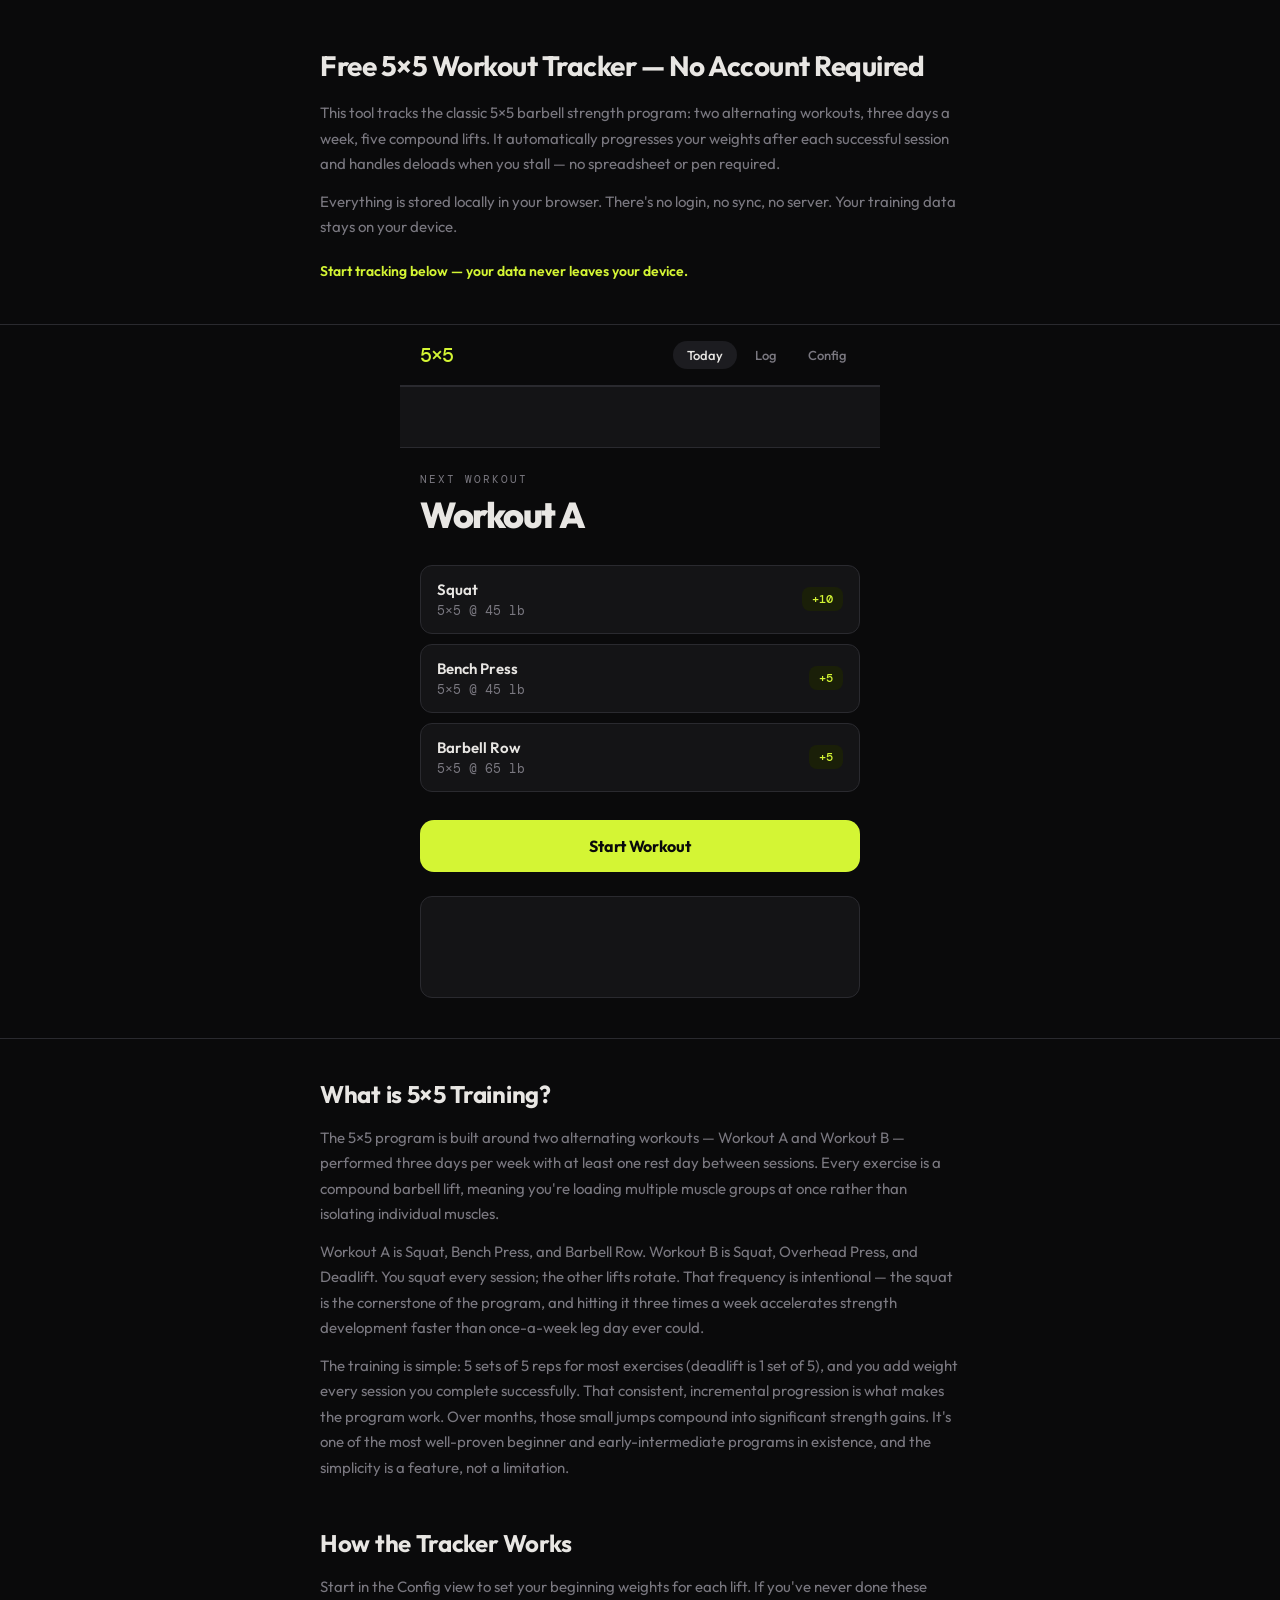
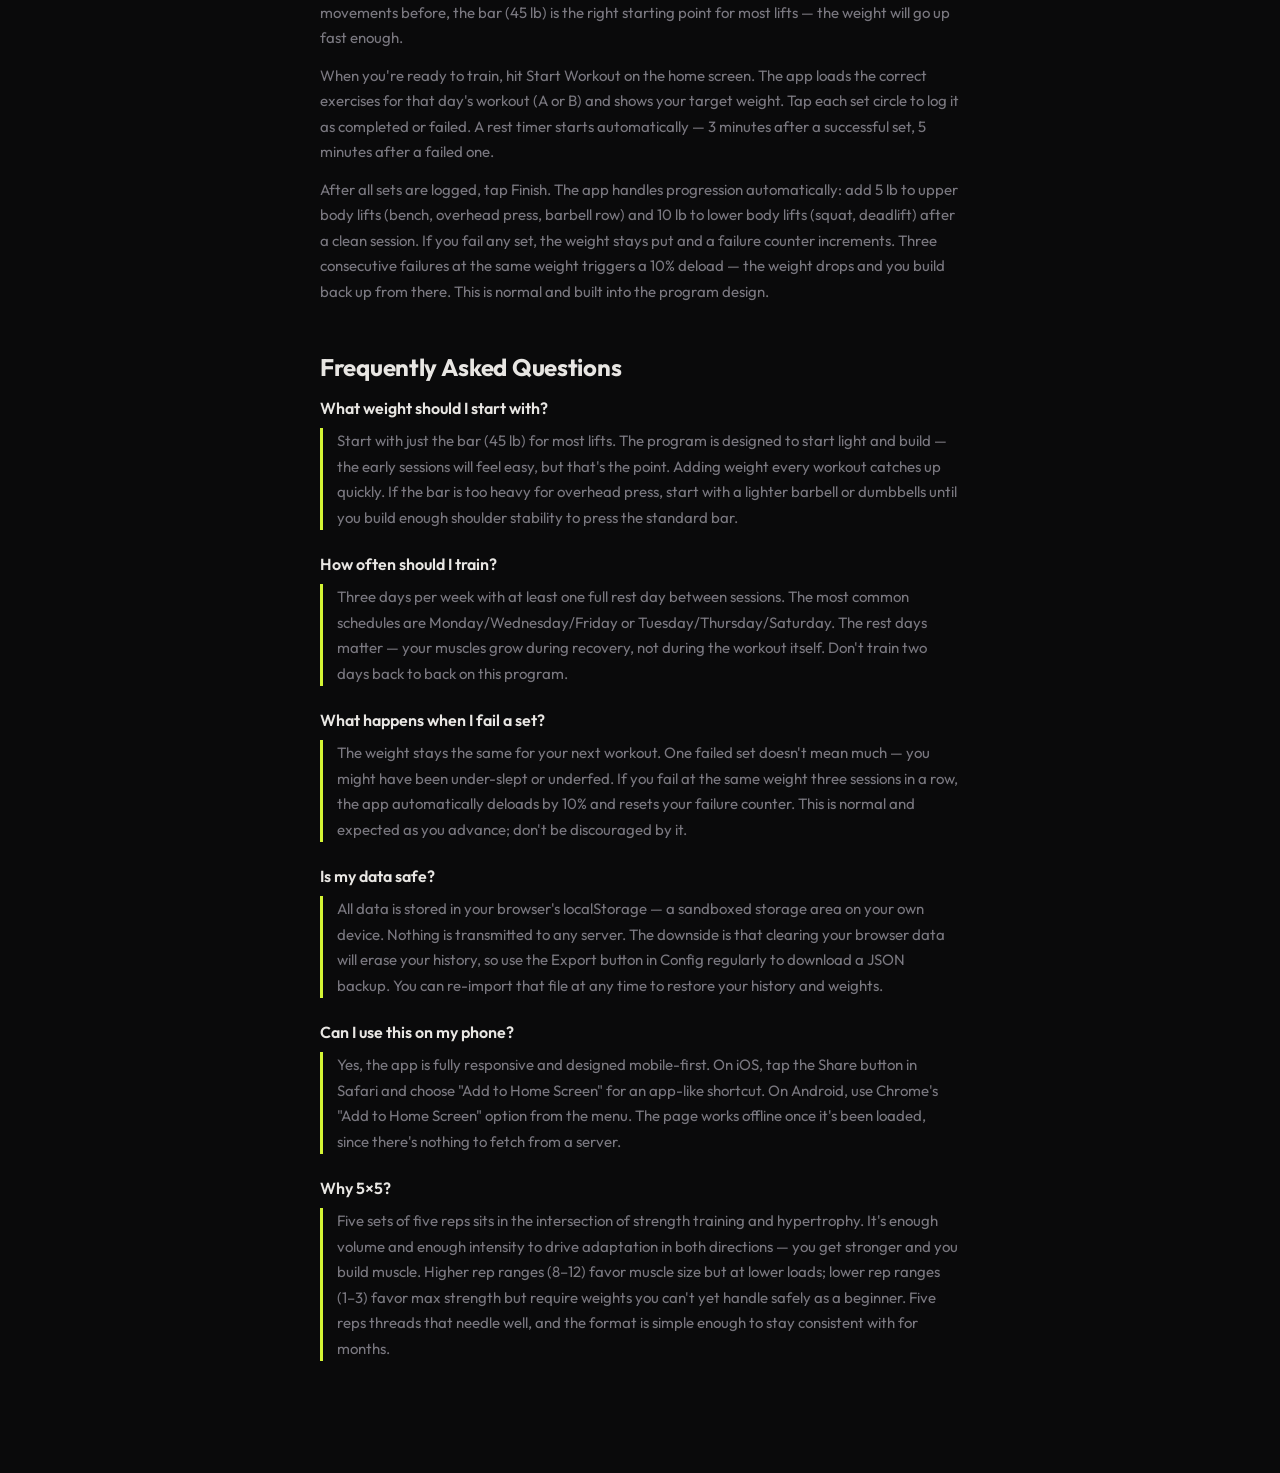
==== commit b5227fc9: "Add FAQ, structured data, and content sections Update index.html with improved SEO/meta tags (descri" ====
--- a/index.html
+++ b/index.html
@@ -5,15 +5,73 @@
   <meta charset="UTF-8">
   <meta name="viewport" content="width=device-width, initial-scale=1.0, user-scalable=no">
   <title>5×5 Tracker — Free StrongLifts Workout Log</title>
-  <meta name="description" content="Track your StrongLifts 5×5 barbell program for free. Log Squat, Bench Press, Deadlift, Overhead Press, and Barbell Row. Auto-progresses weights, tracks failures, and deloads — no account needed.">
-  <meta name="keywords" content="5x5 tracker, stronglifts 5x5, barbell workout log, squat bench deadlift tracker, free workout app">
+  <meta name="description" content="Free 5×5 strength training tracker. Auto-progresses weights, tracks sets, deloads automatically. No account, no ads, no cost. Works offline in your browser.">
+  <meta name="keywords" content="5x5 workout tracker, stronglifts alternative, free barbell program, strength training app, 5x5 calculator">
   <meta name="robots" content="index, follow">
-  <meta property="og:title" content="5×5 Tracker — Free StrongLifts Workout Log">
-  <meta property="og:description" content="Track your StrongLifts 5×5 barbell program for free. Auto-progresses weights and logs every session. No account needed.">
+  <link rel="canonical" href="https://fivebyfive.fit/">
+  <meta property="og:title" content="Free 5×5 Workout Tracker — No Account Required">
+  <meta property="og:description" content="Free 5×5 strength training tracker. Auto-progresses weights, tracks sets, deloads automatically. No account, no cost. Works offline in your browser.">
   <meta property="og:type" content="website">
+  <meta property="og:url" content="https://fivebyfive.fit/">
   <meta name="twitter:card" content="summary">
-  <meta name="twitter:title" content="5×5 Tracker — Free StrongLifts Workout Log">
-  <meta name="twitter:description" content="Track your StrongLifts 5×5 barbell program for free. Auto-progresses weights and logs every session. No account needed.">
+  <meta name="twitter:title" content="Free 5×5 Workout Tracker — No Account Required">
+  <meta name="twitter:description" content="Free 5×5 strength training tracker. Auto-progresses weights, tracks sets, deloads automatically. No account, no cost. Works offline in your browser.">
+  <script type="application/ld+json">
+  {
+    "@context": "https://schema.org",
+    "@type": "FAQPage",
+    "mainEntity": [
+      {
+        "@type": "Question",
+        "name": "What weight should I start with?",
+        "acceptedAnswer": {
+          "@type": "Answer",
+          "text": "Start with just the bar (45 lb) for most lifts. The program is designed to start light and build over time. If the bar is too heavy for overhead press, start with a lighter barbell or dumbbells."
+        }
+      },
+      {
+        "@type": "Question",
+        "name": "How often should I train?",
+        "acceptedAnswer": {
+          "@type": "Answer",
+          "text": "Three days per week with at least one rest day between sessions. A typical schedule is Monday/Wednesday/Friday or Tuesday/Thursday/Saturday."
+        }
+      },
+      {
+        "@type": "Question",
+        "name": "What happens when I fail a set?",
+        "acceptedAnswer": {
+          "@type": "Answer",
+          "text": "The weight stays the same for your next workout. If you fail at the same weight three sessions in a row, the app automatically deloads by 10%."
+        }
+      },
+      {
+        "@type": "Question",
+        "name": "Is my data safe?",
+        "acceptedAnswer": {
+          "@type": "Answer",
+          "text": "All data is stored in your browser's localStorage. Nothing is sent to a server. Use the Export button in Config to back up your data as a JSON file."
+        }
+      },
+      {
+        "@type": "Question",
+        "name": "Can I use this on my phone?",
+        "acceptedAnswer": {
+          "@type": "Answer",
+          "text": "Yes, the app is fully responsive. You can add it to your home screen for an app-like experience."
+        }
+      },
+      {
+        "@type": "Question",
+        "name": "Why 5×5?",
+        "acceptedAnswer": {
+          "@type": "Answer",
+          "text": "5 sets of 5 reps is the sweet spot for building both strength and muscle as a beginner. It's enough volume to drive adaptation without excessive fatigue."
+        }
+      }
+    ]
+  }
+  </script>
   <script async src="https://pagead2.googlesyndication.com/pagead/js/adsbygoogle.js?client=ca-pub-8595753507108214"
      crossorigin="anonymous"></script>
   <link rel="preconnect" href="https://fonts.googleapis.com">
@@ -666,10 +724,114 @@
       border-left: none;
       border-right: none;
     }
+
+    /* ── Content Sections ───────────────────── */
+    .content-wrap {
+      max-width: 680px;
+      margin: 0 auto;
+      padding: 0 20px;
+    }
+
+    .content-divider {
+      border: none;
+      border-top: 1px solid var(--border);
+      margin: 0;
+    }
+
+    .page-intro {
+      padding: 48px 0 40px;
+    }
+
+    .page-intro h1 {
+      font-family: 'Outfit', sans-serif;
+      font-size: 28px;
+      font-weight: 700;
+      color: var(--text);
+      letter-spacing: -0.5px;
+      margin-bottom: 16px;
+      line-height: 1.3;
+    }
+
+    .page-intro p {
+      font-family: 'Outfit', sans-serif;
+      font-size: 15px;
+      line-height: 1.7;
+      color: var(--muted);
+      margin-bottom: 12px;
+    }
+
+    .page-intro .cta-line {
+      font-size: 14px;
+      color: var(--accent);
+      font-weight: 600;
+      margin-top: 20px;
+      margin-bottom: 0;
+    }
+
+    .content-sections {
+      padding: 40px 0 64px;
+    }
+
+    .content-sections section {
+      margin-bottom: 48px;
+    }
+
+    .content-sections h2 {
+      font-family: 'Outfit', sans-serif;
+      font-size: 24px;
+      font-weight: 700;
+      color: var(--text);
+      margin-top: 0;
+      margin-bottom: 16px;
+      letter-spacing: -0.3px;
+    }
+
+    .content-sections p {
+      font-family: 'Outfit', sans-serif;
+      font-size: 15px;
+      line-height: 1.7;
+      color: var(--muted);
+      margin-bottom: 12px;
+    }
+
+    .content-sections p:last-child {
+      margin-bottom: 0;
+    }
+
+    .faq-list {
+      display: flex;
+      flex-direction: column;
+      gap: 24px;
+    }
+
+    .faq-item h3 {
+      font-family: 'Outfit', sans-serif;
+      font-size: 16px;
+      font-weight: 600;
+      color: var(--text);
+      margin-bottom: 10px;
+    }
+
+    .faq-item p {
+      border-left: 3px solid var(--accent);
+      padding-left: 14px;
+      margin-bottom: 0;
+    }
   </style>
 </head>
 
 <body>
+  <div class="content-wrap">
+    <div class="page-intro">
+      <h1>Free 5×5 Workout Tracker — No Account Required</h1>
+      <p>This tool tracks the classic 5×5 barbell strength program: two alternating workouts, three days a week, five compound lifts. It automatically progresses your weights after each successful session and handles deloads when you stall — no spreadsheet or pen required.</p>
+      <p>Everything is stored locally in your browser. There's no login, no sync, no server. Your training data stays on your device.</p>
+      <p class="cta-line">Start tracking below — your data never leaves your device.</p>
+    </div>
+  </div>
+
+  <hr class="content-divider">
+
   <div id="app">
     <header>
       <div class="logo">5×5</div>
@@ -694,6 +856,58 @@
       <div id="view-history" class="view"></div>
       <div id="view-settings" class="view"></div>
     </main>
+  </div>
+
+  <hr class="content-divider">
+
+  <div class="content-wrap">
+    <div class="content-sections">
+
+      <section>
+        <h2>What is 5×5 Training?</h2>
+        <p>The 5×5 program is built around two alternating workouts — Workout A and Workout B — performed three days per week with at least one rest day between sessions. Every exercise is a compound barbell lift, meaning you're loading multiple muscle groups at once rather than isolating individual muscles.</p>
+        <p>Workout A is Squat, Bench Press, and Barbell Row. Workout B is Squat, Overhead Press, and Deadlift. You squat every session; the other lifts rotate. That frequency is intentional — the squat is the cornerstone of the program, and hitting it three times a week accelerates strength development faster than once-a-week leg day ever could.</p>
+        <p>The training is simple: 5 sets of 5 reps for most exercises (deadlift is 1 set of 5), and you add weight every session you complete successfully. That consistent, incremental progression is what makes the program work. Over months, those small jumps compound into significant strength gains. It's one of the most well-proven beginner and early-intermediate programs in existence, and the simplicity is a feature, not a limitation.</p>
+      </section>
+
+      <section>
+        <h2>How the Tracker Works</h2>
+        <p>Start in the Config view to set your beginning weights for each lift. If you've never done these movements before, the bar (45 lb) is the right starting point for most lifts — the weight will go up fast enough.</p>
+        <p>When you're ready to train, hit Start Workout on the home screen. The app loads the correct exercises for that day's workout (A or B) and shows your target weight. Tap each set circle to log it as completed or failed. A rest timer starts automatically — 3 minutes after a successful set, 5 minutes after a failed one.</p>
+        <p>After all sets are logged, tap Finish. The app handles progression automatically: add 5 lb to upper body lifts (bench, overhead press, barbell row) and 10 lb to lower body lifts (squat, deadlift) after a clean session. If you fail any set, the weight stays put and a failure counter increments. Three consecutive failures at the same weight triggers a 10% deload — the weight drops and you build back up from there. This is normal and built into the program design.</p>
+      </section>
+
+      <section>
+        <h2>Frequently Asked Questions</h2>
+        <div class="faq-list">
+          <div class="faq-item">
+            <h3>What weight should I start with?</h3>
+            <p>Start with just the bar (45 lb) for most lifts. The program is designed to start light and build — the early sessions will feel easy, but that's the point. Adding weight every workout catches up quickly. If the bar is too heavy for overhead press, start with a lighter barbell or dumbbells until you build enough shoulder stability to press the standard bar.</p>
+          </div>
+          <div class="faq-item">
+            <h3>How often should I train?</h3>
+            <p>Three days per week with at least one full rest day between sessions. The most common schedules are Monday/Wednesday/Friday or Tuesday/Thursday/Saturday. The rest days matter — your muscles grow during recovery, not during the workout itself. Don't train two days back to back on this program.</p>
+          </div>
+          <div class="faq-item">
+            <h3>What happens when I fail a set?</h3>
+            <p>The weight stays the same for your next workout. One failed set doesn't mean much — you might have been under-slept or underfed. If you fail at the same weight three sessions in a row, the app automatically deloads by 10% and resets your failure counter. This is normal and expected as you advance; don't be discouraged by it.</p>
+          </div>
+          <div class="faq-item">
+            <h3>Is my data safe?</h3>
+            <p>All data is stored in your browser's localStorage — a sandboxed storage area on your own device. Nothing is transmitted to any server. The downside is that clearing your browser data will erase your history, so use the Export button in Config regularly to download a JSON backup. You can re-import that file at any time to restore your history and weights.</p>
+          </div>
+          <div class="faq-item">
+            <h3>Can I use this on my phone?</h3>
+            <p>Yes, the app is fully responsive and designed mobile-first. On iOS, tap the Share button in Safari and choose "Add to Home Screen" for an app-like shortcut. On Android, use Chrome's "Add to Home Screen" option from the menu. The page works offline once it's been loaded, since there's nothing to fetch from a server.</p>
+          </div>
+          <div class="faq-item">
+            <h3>Why 5×5?</h3>
+            <p>Five sets of five reps sits in the intersection of strength training and hypertrophy. It's enough volume and enough intensity to drive adaptation in both directions — you get stronger and you build muscle. Higher rep ranges (8–12) favor muscle size but at lower loads; lower rep ranges (1–3) favor max strength but require weights you can't yet handle safely as a beginner. Five reps threads that needle well, and the format is simple enough to stay consistent with for months.</p>
+          </div>
+        </div>
+      </section>
+
+    </div>
   </div>
 
   <script>
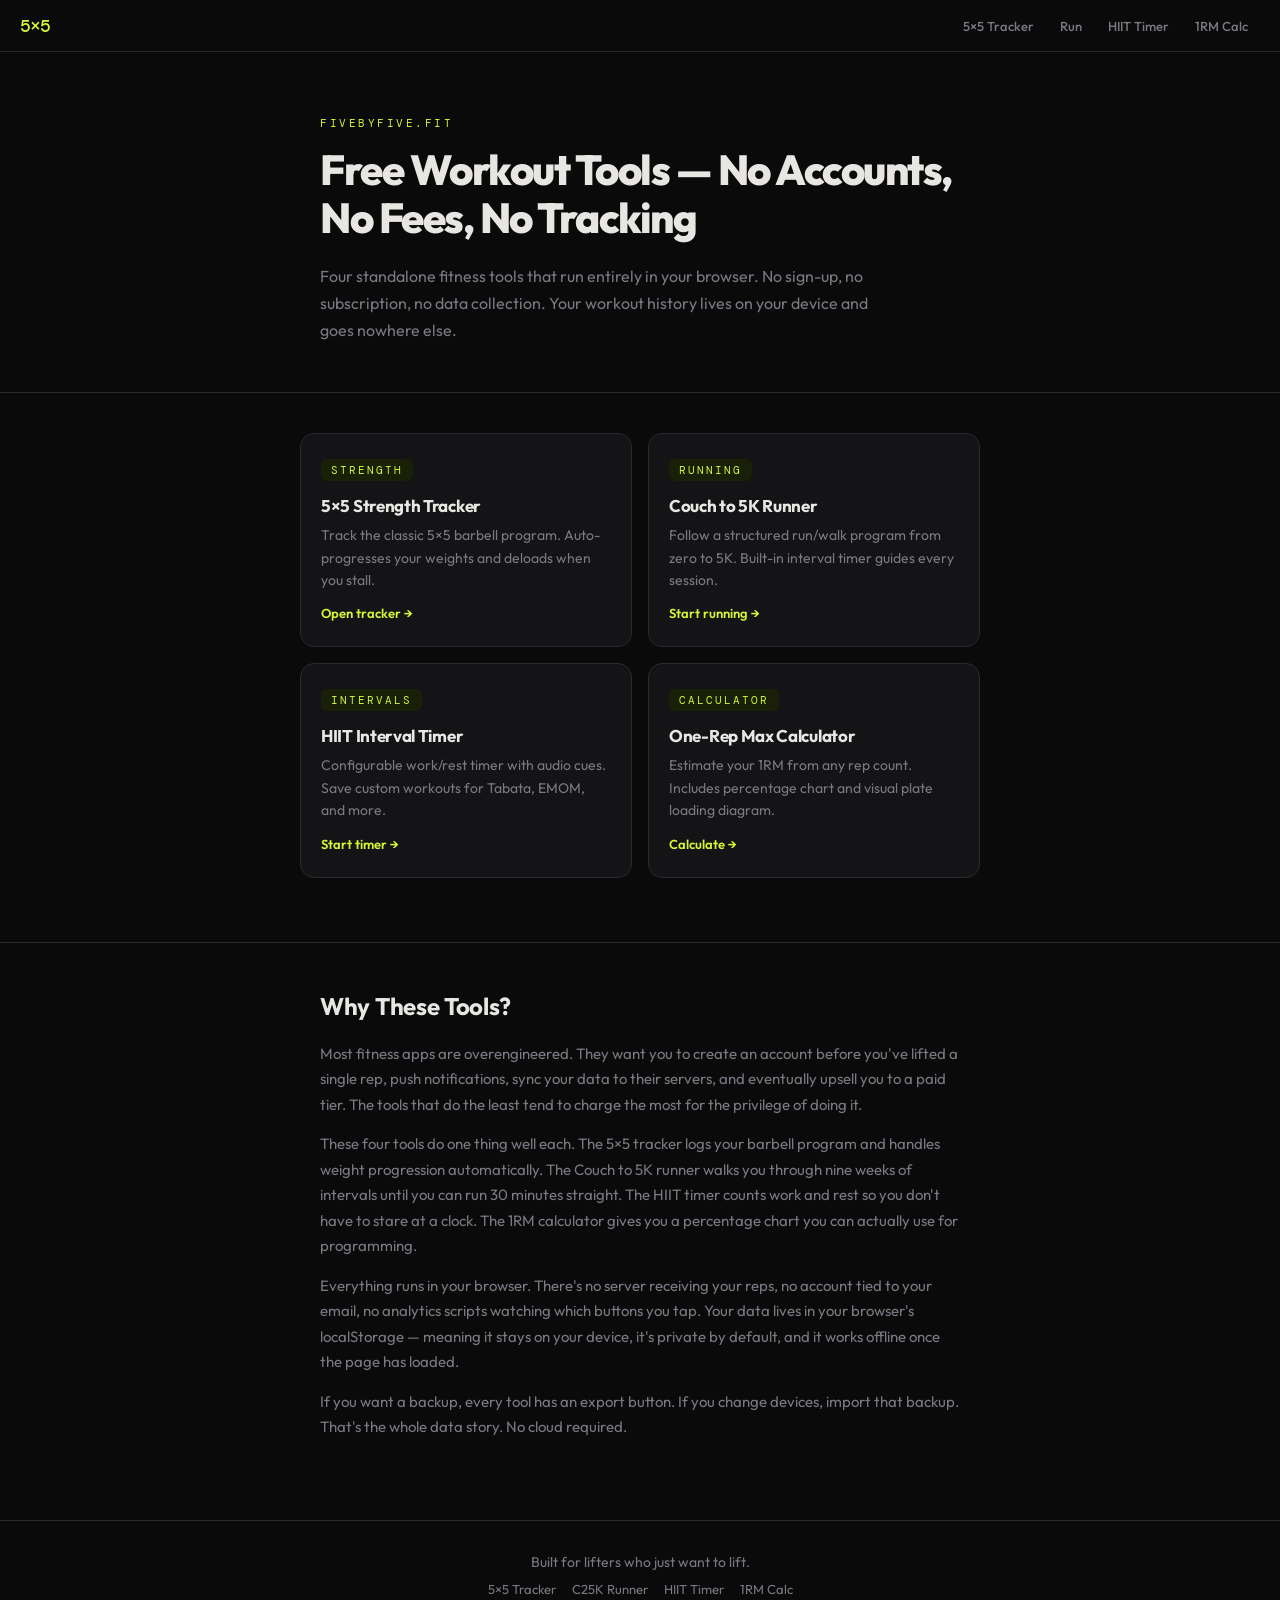
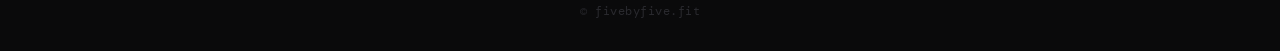
==== commit 74937bb9: "Add fitness pages, plate/5x5 apps & shared CSS Add full static pages and assets for the site: new 1R" ====
--- a/index.html
+++ b/index.html
@@ -1,1238 +1,229 @@
 <!DOCTYPE html>
 <html lang="en">
-
 <head>
   <meta charset="UTF-8">
-  <meta name="viewport" content="width=device-width, initial-scale=1.0, user-scalable=no">
-  <title>5×5 Tracker — Free StrongLifts Workout Log</title>
-  <meta name="description" content="Free 5×5 strength training tracker. Auto-progresses weights, tracks sets, deloads automatically. No account, no ads, no cost. Works offline in your browser.">
-  <meta name="keywords" content="5x5 workout tracker, stronglifts alternative, free barbell program, strength training app, 5x5 calculator">
+  <meta name="viewport" content="width=device-width, initial-scale=1.0">
+  <title>fivebyfive.fit — Free Workout Tools | 5×5 Tracker, Run Planner, HIIT Timer, 1RM Calculator</title>
+  <meta name="description" content="Free browser-based fitness tools. 5×5 barbell tracker, Couch to 5K running program, HIIT interval timer, and one-rep max calculator. No accounts, no ads, no cost.">
+  <meta name="keywords" content="free workout tools, 5x5 tracker, couch to 5k, hiit timer, one rep max calculator, barbell program, strength training">
   <meta name="robots" content="index, follow">
   <link rel="canonical" href="https://fivebyfive.fit/">
-  <meta property="og:title" content="Free 5×5 Workout Tracker — No Account Required">
-  <meta property="og:description" content="Free 5×5 strength training tracker. Auto-progresses weights, tracks sets, deloads automatically. No account, no cost. Works offline in your browser.">
+  <meta property="og:title" content="fivebyfive.fit — Free Workout Tools">
+  <meta property="og:description" content="Free browser-based fitness tools. 5×5 barbell tracker, Couch to 5K running program, HIIT interval timer, and one-rep max calculator. No accounts, no cost.">
   <meta property="og:type" content="website">
   <meta property="og:url" content="https://fivebyfive.fit/">
   <meta name="twitter:card" content="summary">
-  <meta name="twitter:title" content="Free 5×5 Workout Tracker — No Account Required">
-  <meta name="twitter:description" content="Free 5×5 strength training tracker. Auto-progresses weights, tracks sets, deloads automatically. No account, no cost. Works offline in your browser.">
-  <script type="application/ld+json">
-  {
-    "@context": "https://schema.org",
-    "@type": "FAQPage",
-    "mainEntity": [
-      {
-        "@type": "Question",
-        "name": "What weight should I start with?",
-        "acceptedAnswer": {
-          "@type": "Answer",
-          "text": "Start with just the bar (45 lb) for most lifts. The program is designed to start light and build over time. If the bar is too heavy for overhead press, start with a lighter barbell or dumbbells."
-        }
-      },
-      {
-        "@type": "Question",
-        "name": "How often should I train?",
-        "acceptedAnswer": {
-          "@type": "Answer",
-          "text": "Three days per week with at least one rest day between sessions. A typical schedule is Monday/Wednesday/Friday or Tuesday/Thursday/Saturday."
-        }
-      },
-      {
-        "@type": "Question",
-        "name": "What happens when I fail a set?",
-        "acceptedAnswer": {
-          "@type": "Answer",
-          "text": "The weight stays the same for your next workout. If you fail at the same weight three sessions in a row, the app automatically deloads by 10%."
-        }
-      },
-      {
-        "@type": "Question",
-        "name": "Is my data safe?",
-        "acceptedAnswer": {
-          "@type": "Answer",
-          "text": "All data is stored in your browser's localStorage. Nothing is sent to a server. Use the Export button in Config to back up your data as a JSON file."
-        }
-      },
-      {
-        "@type": "Question",
-        "name": "Can I use this on my phone?",
-        "acceptedAnswer": {
-          "@type": "Answer",
-          "text": "Yes, the app is fully responsive. You can add it to your home screen for an app-like experience."
-        }
-      },
-      {
-        "@type": "Question",
-        "name": "Why 5×5?",
-        "acceptedAnswer": {
-          "@type": "Answer",
-          "text": "5 sets of 5 reps is the sweet spot for building both strength and muscle as a beginner. It's enough volume to drive adaptation without excessive fatigue."
-        }
+  <meta name="twitter:title" content="fivebyfive.fit — Free Workout Tools">
+  <meta name="twitter:description" content="Free browser-based fitness tools. 5×5 tracker, C25K runner, HIIT timer, 1RM calculator. No accounts, no cost.">
+  <link rel="preconnect" href="https://fonts.googleapis.com">
+  <link href="https://fonts.googleapis.com/css2?family=DM+Mono:wght@400;500&family=Outfit:wght@300;400;500;600;700;800;900&display=swap" rel="stylesheet">
+  <link rel="stylesheet" href="assets/shared.css">
+  <style>
+    /* ── Landing Hero ───────────────────────────────── */
+    .hero {
+      max-width: 680px;
+      margin: 0 auto;
+      padding: 64px 20px 48px;
+    }
+
+    .hero-eyebrow {
+      font-family: 'DM Mono', monospace;
+      font-size: 11px;
+      text-transform: uppercase;
+      letter-spacing: 2.5px;
+      color: var(--accent);
+      display: block;
+      margin-bottom: 16px;
+    }
+
+    .hero h1 {
+      font-family: 'Outfit', sans-serif;
+      font-size: clamp(28px, 5vw, 42px);
+      font-weight: 800;
+      color: var(--text);
+      letter-spacing: -1.5px;
+      line-height: 1.15;
+      margin-bottom: 20px;
+    }
+
+    .hero p {
+      font-size: 16px;
+      line-height: 1.7;
+      color: var(--muted);
+      max-width: 560px;
+    }
+
+    /* ── Tool Cards ─────────────────────────────────── */
+    .tools-section {
+      max-width: 720px;
+      margin: 0 auto;
+      padding: 0 20px 64px;
+    }
+
+    .tools-grid {
+      display: grid;
+      grid-template-columns: 1fr 1fr;
+      gap: 16px;
+    }
+
+    @media (max-width: 540px) {
+      .tools-grid {
+        grid-template-columns: 1fr;
       }
-    ]
-  }
-  </script>
-  <script async src="https://pagead2.googlesyndication.com/pagead/js/adsbygoogle.js?client=ca-pub-8595753507108214"
-     crossorigin="anonymous"></script>
-  <link rel="preconnect" href="https://fonts.googleapis.com">
-  <link
-    href="https://fonts.googleapis.com/css2?family=DM+Mono:wght@400;500&family=Outfit:wght@300;400;500;600;700;800;900&display=swap"
-    rel="stylesheet">
-  <style>
-    :root {
-      --bg: #0a0a0b;
-      --surface: #141416;
-      --surface2: #1c1c20;
-      --border: #2a2a2f;
-      --text: #e8e6e3;
-      --muted: #7a7880;
-      --accent: #d4f534;
-      --accent-dark: #1a1f08;
-      --success: #22c55e;
-      --success-dark: #0f2a10;
-      --fail: #ef4444;
-      --fail-dark: #2a0a0a;
-    }
-
-    *,
-    *::before,
-    *::after {
-      box-sizing: border-box;
-      margin: 0;
-      padding: 0;
-    }
-
-    body {
-      font-family: 'Outfit', sans-serif;
-      background: var(--bg);
-      color: var(--text);
-      min-height: 100vh;
-      -webkit-tap-highlight-color: transparent;
-    }
-
-    #app {
-      max-width: 480px;
-      margin: 0 auto;
-      padding-bottom: 40px;
-    }
-
-    /* ── Header ─────────────────────────────── */
-    header {
-      display: flex;
-      align-items: center;
-      justify-content: space-between;
-      padding: 16px 20px;
-      border-bottom: 1px solid var(--border);
-      position: sticky;
-      top: 0;
-      background: var(--bg);
-      z-index: 10;
-    }
-
-    .logo {
-      font-family: 'DM Mono', monospace;
-      font-size: 20px;
-      font-weight: 500;
-      color: var(--accent);
-      letter-spacing: -1px;
-    }
-
-    nav {
-      display: flex;
-      gap: 4px;
-    }
-
-    .nav-btn {
-      background: none;
-      border: none;
-      color: var(--muted);
-      font-family: 'Outfit', sans-serif;
-      font-size: 13px;
-      font-weight: 500;
-      padding: 6px 14px;
-      border-radius: 20px;
-      cursor: pointer;
-      transition: all 0.2s;
-    }
-
-    .nav-btn.active {
-      background: var(--surface2);
-      color: var(--text);
-    }
-
-    main {
-      padding: 0 20px;
-    }
-
-    .view {
-      display: none;
-      padding-top: 24px;
-    }
-
-    .view.active {
+    }
+
+    .tool-card {
       display: block;
-    }
-
-    @keyframes slideUp {
-      from {
-        opacity: 0;
-        transform: translateY(12px);
-      }
-
-      to {
-        opacity: 1;
-        transform: translateY(0);
-      }
-    }
-
-    @keyframes timerPulse {
-
-      0%,
-      100% {
-        transform: scale(1);
-      }
-
-      50% {
-        transform: scale(1.02);
-      }
-    }
-
-    .anim-up {
-      animation: slideUp 0.3s ease both;
-    }
-
-    /* ── Home ───────────────────────────────── */
-    .hero-label {
+      text-decoration: none;
+      padding: 24px 20px;
+      background: var(--surface);
+      border: 1px solid var(--border);
+      border-radius: 14px;
+      transition: border-color 0.2s, box-shadow 0.2s;
+    }
+
+    .tool-card:hover {
+      border-color: rgba(212, 245, 52, 0.4);
+      box-shadow: 0 0 0 1px rgba(212, 245, 52, 0.12), 0 4px 24px rgba(0,0,0,0.3);
+    }
+
+    .tool-card-icon {
       font-family: 'DM Mono', monospace;
       font-size: 11px;
       text-transform: uppercase;
       letter-spacing: 2px;
-      color: var(--muted);
-      display: block;
-      margin-bottom: 6px;
-    }
-
-    .hero-type {
-      font-size: 36px;
-      font-weight: 800;
-      letter-spacing: -1.5px;
-      margin-bottom: 28px;
-    }
-
-    .preview-list {
-      display: flex;
-      flex-direction: column;
-      gap: 10px;
-      margin-bottom: 28px;
-    }
-
-    .preview-card {
-      display: flex;
-      align-items: center;
-      justify-content: space-between;
-      padding: 14px 16px;
-      background: var(--surface);
-      border-radius: 12px;
-      border: 1px solid var(--border);
-    }
-
-    .preview-name {
-      font-size: 15px;
-      font-weight: 600;
-      display: block;
-    }
-
-    .preview-detail {
-      font-size: 13px;
-      color: var(--muted);
-      font-family: 'DM Mono', monospace;
-    }
-
-    .preview-badge {
-      font-family: 'DM Mono', monospace;
-      font-size: 12px;
       color: var(--accent);
       background: var(--accent-dark);
+      display: inline-block;
       padding: 4px 10px;
-      border-radius: 8px;
-      font-weight: 500;
-    }
-
-    .btn-start {
-      width: 100%;
-      padding: 16px 0;
-      background: var(--accent);
-      color: #0a0a0b;
-      border: none;
-      border-radius: 14px;
-      font-size: 16px;
+      border-radius: 6px;
+      margin-bottom: 14px;
+    }
+
+    .tool-card h2 {
+      font-family: 'Outfit', sans-serif;
+      font-size: 17px;
       font-weight: 700;
-      font-family: 'Outfit', sans-serif;
-      cursor: pointer;
+      color: var(--text);
+      margin-bottom: 8px;
       letter-spacing: -0.3px;
     }
 
-    .btn-start:active {
-      transform: scale(0.98);
-    }
-
-    .last-session {
-      margin-top: 24px;
-      display: flex;
-      flex-direction: column;
-      gap: 2px;
-      padding: 12px 0;
-      border-top: 1px solid var(--border);
-    }
-
-    .last-label {
-      font-size: 11px;
+    .tool-card p {
+      font-family: 'Outfit', sans-serif;
+      font-size: 14px;
+      line-height: 1.6;
       color: var(--muted);
-      text-transform: uppercase;
-      letter-spacing: 1.5px;
-      font-family: 'DM Mono', monospace;
-    }
-
-    .last-detail {
+    }
+
+    .tool-card .card-cta {
+      display: inline-block;
+      margin-top: 14px;
       font-size: 13px;
-      color: var(--muted);
-    }
-
-    /* ── Workout ────────────────────────────── */
-    .workout-header {
-      display: flex;
-      align-items: center;
-      justify-content: space-between;
-      margin-bottom: 20px;
-    }
-
-    .btn-cancel {
-      width: 36px;
-      height: 36px;
-      display: flex;
-      align-items: center;
-      justify-content: center;
-      background: var(--surface);
-      border: 1px solid var(--border);
-      border-radius: 10px;
-      color: var(--muted);
-      font-size: 16px;
-      cursor: pointer;
-      font-family: 'Outfit', sans-serif;
-    }
-
-    .workout-title {
-      font-size: 18px;
-      font-weight: 700;
-    }
-
-    .timer-bar {
-      margin-bottom: 20px;
-      padding: 12px 16px;
-      background: var(--surface);
-      border-radius: 12px;
-      border: 1px solid rgba(212, 245, 52, 0.2);
-      animation: timerPulse 2s ease infinite;
-      display: none;
-    }
-
-    .timer-bar.active {
-      display: block;
-    }
-
-    .timer-inner {
-      display: flex;
-      align-items: center;
-      gap: 12px;
-    }
-
-    .timer-label {
-      font-size: 12px;
-      color: var(--muted);
-      font-family: 'DM Mono', monospace;
-      text-transform: uppercase;
-      letter-spacing: 1px;
-    }
-
-    .timer-value {
+      font-weight: 600;
+      color: var(--accent);
+    }
+
+    /* ── Why Section ────────────────────────────────── */
+    .why-section {
+      max-width: 680px;
+      margin: 0 auto;
+      padding: 0 20px 80px;
+    }
+
+    .why-section h2 {
+      font-family: 'Outfit', sans-serif;
       font-size: 24px;
       font-weight: 700;
-      font-family: 'DM Mono', monospace;
-      color: var(--accent);
-      flex: 1;
-    }
-
-    .btn-skip {
-      background: none;
-      border: 1px solid var(--border);
-      color: var(--muted);
-      font-family: 'Outfit', sans-serif;
-      font-size: 12px;
-      padding: 4px 12px;
-      border-radius: 8px;
-      cursor: pointer;
-    }
-
-    .ex-block {
-      margin-bottom: 24px;
-      padding: 18px 16px;
-      background: var(--surface);
-      border-radius: 14px;
-      border: 1px solid var(--border);
-    }
-
-    .ex-header {
-      display: flex;
-      justify-content: space-between;
-      align-items: baseline;
-      margin-bottom: 14px;
-    }
-
-    .ex-name {
-      font-size: 16px;
-      font-weight: 600;
-    }
-
-    .ex-weight {
-      font-size: 14px;
-      font-weight: 500;
-      font-family: 'DM Mono', monospace;
-      color: var(--accent);
-    }
-
-    .sets-row {
-      display: flex;
-      gap: 8px;
-    }
-
-    .set-btn {
-      flex: 1;
-      aspect-ratio: 1;
-      max-width: 64px;
-      display: flex;
-      align-items: center;
-      justify-content: center;
-      background: var(--surface2);
-      border: 2px solid var(--border);
-      border-radius: 12px;
-      cursor: pointer;
-      transition: all 0.15s;
-      font-family: 'DM Mono', monospace;
-    }
-
-    .set-btn .reps {
-      font-size: 18px;
-      font-weight: 600;
-      color: var(--muted);
-    }
-
-    .set-btn.success {
-      background: var(--success-dark);
-      border-color: var(--success);
-    }
-
-    .set-btn.success .check {
-      font-size: 22px;
-      font-weight: 700;
-      color: var(--success);
-    }
-
-    .set-btn.fail {
-      background: var(--fail-dark);
-      border-color: var(--fail);
-    }
-
-    .set-btn.fail .x-mark {
-      font-size: 22px;
-      font-weight: 700;
-      color: var(--fail);
-    }
-
-    .set-legend {
-      font-size: 11px;
-      color: var(--muted);
-      margin-top: 8px;
-      font-family: 'DM Mono', monospace;
-    }
-
-    .btn-finish {
-      width: 100%;
-      padding: 16px 0;
-      background: var(--success);
-      color: #fff;
-      border: none;
-      border-radius: 14px;
-      font-size: 16px;
-      font-weight: 700;
-      font-family: 'Outfit', sans-serif;
-      cursor: pointer;
-      margin-top: 8px;
-      transition: opacity 0.2s;
-    }
-
-    .btn-finish:disabled {
-      opacity: 0.35;
-      cursor: default;
-    }
-
-    /* ── History ────────────────────────────── */
-    .section-title {
-      font-size: 20px;
-      font-weight: 700;
-      margin-bottom: 16px;
-      letter-spacing: -0.5px;
-    }
-
-    .empty-state {
-      display: flex;
-      flex-direction: column;
-      align-items: center;
-      justify-content: center;
-      padding: 80px 0;
-      gap: 12px;
-    }
-
-    .empty-icon {
-      font-size: 40px;
-      color: var(--border);
-    }
-
-    .empty-text {
-      font-size: 14px;
-      color: var(--muted);
-    }
-
-    .history-card {
-      padding: 16px;
-      background: var(--surface);
-      border-radius: 12px;
-      border: 1px solid var(--border);
-      margin-bottom: 10px;
-    }
-
-    .history-header {
-      display: flex;
-      justify-content: space-between;
-      margin-bottom: 12px;
-    }
-
-    .history-type {
-      font-size: 14px;
-      font-weight: 600;
-    }
-
-    .history-date {
-      font-size: 12px;
-      color: var(--muted);
-      font-family: 'DM Mono', monospace;
-    }
-
-    .history-ex {
-      display: flex;
-      align-items: center;
-      gap: 10px;
-      padding: 6px 0;
-      border-top: 1px solid var(--border);
-    }
-
-    .history-ex-name {
-      font-size: 13px;
-      font-weight: 500;
-      min-width: 110px;
-    }
-
-    .history-ex-detail {
-      font-size: 12px;
-      color: var(--muted);
-      font-family: 'DM Mono', monospace;
-      flex: 1;
-    }
-
-    .history-dots {
-      display: flex;
-      gap: 4px;
-    }
-
-    .history-dot {
-      width: 8px;
-      height: 8px;
-      border-radius: 4px;
-    }
-
-    /* ── Settings ───────────────────────────── */
-    .settings-hint {
-      font-size: 13px;
-      color: var(--muted);
+      color: var(--text);
       margin-bottom: 20px;
-      line-height: 1.5;
-    }
-
-    .setting-row {
-      display: flex;
-      align-items: center;
-      justify-content: space-between;
-      padding: 12px 0;
-      border-bottom: 1px solid var(--border);
-    }
-
-    .setting-label {
-      font-size: 14px;
-      font-weight: 500;
-    }
-
-    .weight-adjust {
-      display: flex;
-      align-items: center;
-      gap: 12px;
-    }
-
-    .btn-adjust {
-      width: 36px;
-      height: 36px;
-      display: flex;
-      align-items: center;
-      justify-content: center;
-      background: var(--surface2);
-      border: 1px solid var(--border);
-      border-radius: 10px;
-      color: var(--text);
-      font-size: 18px;
-      font-weight: 500;
-      cursor: pointer;
-      font-family: 'Outfit', sans-serif;
-    }
-
-    .weight-display {
-      font-size: 16px;
-      font-weight: 600;
-      font-family: 'DM Mono', monospace;
-      min-width: 70px;
-      text-align: center;
-    }
-
-    .divider {
-      height: 1px;
-      background: var(--border);
-      margin: 24px 0;
-    }
-
-    .rules-card {
-      padding: 14px 16px;
-      background: var(--surface);
-      border-radius: 12px;
-      border: 1px solid var(--border);
-      display: flex;
-      flex-direction: column;
-      gap: 8px;
-    }
-
-    .rule-text {
-      font-size: 13px;
-      color: var(--muted);
-      line-height: 1.5;
-    }
-
-    .rule-text strong {
-      color: var(--text);
-    }
-
-    .btn-export {
-      width: 100%;
-      padding: 14px 0;
-      background: var(--surface);
-      border: 1px solid var(--border);
-      border-radius: 12px;
-      color: var(--accent);
-      font-size: 14px;
-      font-weight: 600;
-      font-family: 'Outfit', sans-serif;
-      cursor: pointer;
-    }
-
-    .btn-reset {
-      width: 100%;
-      padding: 14px 0;
-      background: none;
-      border: 1px solid rgba(239, 68, 68, 0.27);
-      border-radius: 12px;
-      color: var(--fail);
-      font-size: 14px;
-      font-weight: 600;
-      font-family: 'Outfit', sans-serif;
-      cursor: pointer;
-      margin-top: 16px;
-    }
-
-    .confirm-row {
-      display: flex;
-      align-items: center;
-      gap: 10px;
-      margin-top: 16px;
-    }
-
-    .confirm-text {
-      font-size: 14px;
-      color: var(--fail);
-      flex: 1;
-    }
-
-    .btn-confirm-yes {
-      padding: 10px 18px;
-      background: var(--fail);
-      color: #fff;
-      border: none;
-      border-radius: 10px;
-      font-size: 13px;
-      font-weight: 600;
-      cursor: pointer;
-      font-family: 'Outfit', sans-serif;
-    }
-
-    .btn-confirm-no {
-      padding: 10px 18px;
-      background: var(--surface2);
-      color: var(--muted);
-      border: 1px solid var(--border);
-      border-radius: 10px;
-      font-size: 13px;
-      font-weight: 600;
-      cursor: pointer;
-      font-family: 'Outfit', sans-serif;
-    }
-
-    /* ── Ads ────────────────────────────────── */
-    .ad-slot {
-      width: 100%;
-      min-height: 100px;
-      background: var(--surface);
-      border: 1px solid var(--border);
-      border-radius: 12px;
-      display: flex;
-      align-items: center;
-      justify-content: center;
-      color: var(--muted);
-      font-size: 11px;
-      font-family: 'DM Mono', monospace;
-      text-transform: uppercase;
-      letter-spacing: 1px;
-      overflow: hidden;
-    }
-
-    .ad-slot-banner {
-      min-height: 60px;
-      border-radius: 0;
-      border-left: none;
-      border-right: none;
-    }
-
-    /* ── Content Sections ───────────────────── */
-    .content-wrap {
-      max-width: 680px;
-      margin: 0 auto;
-      padding: 0 20px;
-    }
-
-    .content-divider {
-      border: none;
-      border-top: 1px solid var(--border);
-      margin: 0;
-    }
-
-    .page-intro {
-      padding: 48px 0 40px;
-    }
-
-    .page-intro h1 {
-      font-family: 'Outfit', sans-serif;
-      font-size: 28px;
-      font-weight: 700;
-      color: var(--text);
-      letter-spacing: -0.5px;
-      margin-bottom: 16px;
-      line-height: 1.3;
-    }
-
-    .page-intro p {
-      font-family: 'Outfit', sans-serif;
+      letter-spacing: -0.3px;
+    }
+
+    .why-section p {
       font-size: 15px;
       line-height: 1.7;
       color: var(--muted);
-      margin-bottom: 12px;
-    }
-
-    .page-intro .cta-line {
-      font-size: 14px;
-      color: var(--accent);
-      font-weight: 600;
-      margin-top: 20px;
-      margin-bottom: 0;
-    }
-
-    .content-sections {
-      padding: 40px 0 64px;
-    }
-
-    .content-sections section {
-      margin-bottom: 48px;
-    }
-
-    .content-sections h2 {
-      font-family: 'Outfit', sans-serif;
-      font-size: 24px;
-      font-weight: 700;
-      color: var(--text);
-      margin-top: 0;
-      margin-bottom: 16px;
-      letter-spacing: -0.3px;
-    }
-
-    .content-sections p {
-      font-family: 'Outfit', sans-serif;
-      font-size: 15px;
-      line-height: 1.7;
-      color: var(--muted);
-      margin-bottom: 12px;
-    }
-
-    .content-sections p:last-child {
-      margin-bottom: 0;
-    }
-
-    .faq-list {
-      display: flex;
-      flex-direction: column;
-      gap: 24px;
-    }
-
-    .faq-item h3 {
-      font-family: 'Outfit', sans-serif;
-      font-size: 16px;
-      font-weight: 600;
-      color: var(--text);
-      margin-bottom: 10px;
-    }
-
-    .faq-item p {
-      border-left: 3px solid var(--accent);
-      padding-left: 14px;
+      margin-bottom: 14px;
+    }
+
+    .why-section p:last-child {
       margin-bottom: 0;
     }
   </style>
 </head>
-
 <body>
-  <div class="content-wrap">
-    <div class="page-intro">
-      <h1>Free 5×5 Workout Tracker — No Account Required</h1>
-      <p>This tool tracks the classic 5×5 barbell strength program: two alternating workouts, three days a week, five compound lifts. It automatically progresses your weights after each successful session and handles deloads when you stall — no spreadsheet or pen required.</p>
-      <p>Everything is stored locally in your browser. There's no login, no sync, no server. Your training data stays on your device.</p>
-      <p class="cta-line">Start tracking below — your data never leaves your device.</p>
+  <nav class="site-nav">
+    <a href="/" class="logo">5×5</a>
+    <div class="site-nav-links">
+      <a href="/5x5/">5×5 Tracker</a>
+      <a href="/run/">Run</a>
+      <a href="/hiit/">HIIT Timer</a>
+      <a href="/1rm/">1RM Calc</a>
+    </div>
+  </nav>
+
+  <div class="hero">
+    <span class="hero-eyebrow">fivebyfive.fit</span>
+    <h1>Free Workout Tools — No Accounts, No Fees, No Tracking</h1>
+    <p>Four standalone fitness tools that run entirely in your browser. No sign-up, no subscription, no data collection. Your workout history lives on your device and goes nowhere else.</p>
+  </div>
+
+  <hr class="content-divider">
+
+  <div class="tools-section">
+    <div class="tools-grid" style="margin-top: 40px;">
+
+      <a href="/5x5/" class="tool-card">
+        <span class="tool-card-icon">Strength</span>
+        <h2>5×5 Strength Tracker</h2>
+        <p>Track the classic 5×5 barbell program. Auto-progresses your weights and deloads when you stall.</p>
+        <span class="card-cta">Open tracker →</span>
+      </a>
+
+      <a href="/run/" class="tool-card">
+        <span class="tool-card-icon">Running</span>
+        <h2>Couch to 5K Runner</h2>
+        <p>Follow a structured run/walk program from zero to 5K. Built-in interval timer guides every session.</p>
+        <span class="card-cta">Start running →</span>
+      </a>
+
+      <a href="/hiit/" class="tool-card">
+        <span class="tool-card-icon">Intervals</span>
+        <h2>HIIT Interval Timer</h2>
+        <p>Configurable work/rest timer with audio cues. Save custom workouts for Tabata, EMOM, and more.</p>
+        <span class="card-cta">Start timer →</span>
+      </a>
+
+      <a href="/1rm/" class="tool-card">
+        <span class="tool-card-icon">Calculator</span>
+        <h2>One-Rep Max Calculator</h2>
+        <p>Estimate your 1RM from any rep count. Includes percentage chart and visual plate loading diagram.</p>
+        <span class="card-cta">Calculate →</span>
+      </a>
+
     </div>
   </div>
 
   <hr class="content-divider">
 
-  <div id="app">
-    <header>
-      <div class="logo">5×5</div>
-      <nav>
-        <button class="nav-btn active" data-view="home">Today</button>
-        <button class="nav-btn" data-view="history">Log</button>
-        <button class="nav-btn" data-view="settings">Config</button>
-      </nav>
-    </header>
-    <!-- Ad: banner below header -->
-    <div class="ad-slot ad-slot-banner">
-      <ins class="adsbygoogle"
-        style="display:block;width:100%;min-height:60px"
-        data-ad-client="ca-pub-8595753507108214"
-        data-ad-slot="BANNER_SLOT_ID"
-        data-ad-format="auto"
-        data-full-width-responsive="true"></ins>
+  <div class="why-section" style="padding-top: 48px;">
+    <h2>Why These Tools?</h2>
+    <p>Most fitness apps are overengineered. They want you to create an account before you've lifted a single rep, push notifications, sync your data to their servers, and eventually upsell you to a paid tier. The tools that do the least tend to charge the most for the privilege of doing it.</p>
+    <p>These four tools do one thing well each. The 5×5 tracker logs your barbell program and handles weight progression automatically. The Couch to 5K runner walks you through nine weeks of intervals until you can run 30 minutes straight. The HIIT timer counts work and rest so you don't have to stare at a clock. The 1RM calculator gives you a percentage chart you can actually use for programming.</p>
+    <p>Everything runs in your browser. There's no server receiving your reps, no account tied to your email, no analytics scripts watching which buttons you tap. Your data lives in your browser's localStorage — meaning it stays on your device, it's private by default, and it works offline once the page has loaded.</p>
+    <p>If you want a backup, every tool has an export button. If you change devices, import that backup. That's the whole data story. No cloud required.</p>
+  </div>
+
+  <footer class="site-footer">
+    <span class="footer-tagline">Built for lifters who just want to lift.</span>
+    <div class="footer-links">
+      <a href="/5x5/">5×5 Tracker</a>
+      <a href="/run/">C25K Runner</a>
+      <a href="/hiit/">HIIT Timer</a>
+      <a href="/1rm/">1RM Calc</a>
     </div>
-    <main>
-      <div id="view-home" class="view active"></div>
-      <div id="view-workout" class="view"></div>
-      <div id="view-history" class="view"></div>
-      <div id="view-settings" class="view"></div>
-    </main>
-  </div>
-
-  <hr class="content-divider">
-
-  <div class="content-wrap">
-    <div class="content-sections">
-
-      <section>
-        <h2>What is 5×5 Training?</h2>
-        <p>The 5×5 program is built around two alternating workouts — Workout A and Workout B — performed three days per week with at least one rest day between sessions. Every exercise is a compound barbell lift, meaning you're loading multiple muscle groups at once rather than isolating individual muscles.</p>
-        <p>Workout A is Squat, Bench Press, and Barbell Row. Workout B is Squat, Overhead Press, and Deadlift. You squat every session; the other lifts rotate. That frequency is intentional — the squat is the cornerstone of the program, and hitting it three times a week accelerates strength development faster than once-a-week leg day ever could.</p>
-        <p>The training is simple: 5 sets of 5 reps for most exercises (deadlift is 1 set of 5), and you add weight every session you complete successfully. That consistent, incremental progression is what makes the program work. Over months, those small jumps compound into significant strength gains. It's one of the most well-proven beginner and early-intermediate programs in existence, and the simplicity is a feature, not a limitation.</p>
-      </section>
-
-      <section>
-        <h2>How the Tracker Works</h2>
-        <p>Start in the Config view to set your beginning weights for each lift. If you've never done these movements before, the bar (45 lb) is the right starting point for most lifts — the weight will go up fast enough.</p>
-        <p>When you're ready to train, hit Start Workout on the home screen. The app loads the correct exercises for that day's workout (A or B) and shows your target weight. Tap each set circle to log it as completed or failed. A rest timer starts automatically — 3 minutes after a successful set, 5 minutes after a failed one.</p>
-        <p>After all sets are logged, tap Finish. The app handles progression automatically: add 5 lb to upper body lifts (bench, overhead press, barbell row) and 10 lb to lower body lifts (squat, deadlift) after a clean session. If you fail any set, the weight stays put and a failure counter increments. Three consecutive failures at the same weight triggers a 10% deload — the weight drops and you build back up from there. This is normal and built into the program design.</p>
-      </section>
-
-      <section>
-        <h2>Frequently Asked Questions</h2>
-        <div class="faq-list">
-          <div class="faq-item">
-            <h3>What weight should I start with?</h3>
-            <p>Start with just the bar (45 lb) for most lifts. The program is designed to start light and build — the early sessions will feel easy, but that's the point. Adding weight every workout catches up quickly. If the bar is too heavy for overhead press, start with a lighter barbell or dumbbells until you build enough shoulder stability to press the standard bar.</p>
-          </div>
-          <div class="faq-item">
-            <h3>How often should I train?</h3>
-            <p>Three days per week with at least one full rest day between sessions. The most common schedules are Monday/Wednesday/Friday or Tuesday/Thursday/Saturday. The rest days matter — your muscles grow during recovery, not during the workout itself. Don't train two days back to back on this program.</p>
-          </div>
-          <div class="faq-item">
-            <h3>What happens when I fail a set?</h3>
-            <p>The weight stays the same for your next workout. One failed set doesn't mean much — you might have been under-slept or underfed. If you fail at the same weight three sessions in a row, the app automatically deloads by 10% and resets your failure counter. This is normal and expected as you advance; don't be discouraged by it.</p>
-          </div>
-          <div class="faq-item">
-            <h3>Is my data safe?</h3>
-            <p>All data is stored in your browser's localStorage — a sandboxed storage area on your own device. Nothing is transmitted to any server. The downside is that clearing your browser data will erase your history, so use the Export button in Config regularly to download a JSON backup. You can re-import that file at any time to restore your history and weights.</p>
-          </div>
-          <div class="faq-item">
-            <h3>Can I use this on my phone?</h3>
-            <p>Yes, the app is fully responsive and designed mobile-first. On iOS, tap the Share button in Safari and choose "Add to Home Screen" for an app-like shortcut. On Android, use Chrome's "Add to Home Screen" option from the menu. The page works offline once it's been loaded, since there's nothing to fetch from a server.</p>
-          </div>
-          <div class="faq-item">
-            <h3>Why 5×5?</h3>
-            <p>Five sets of five reps sits in the intersection of strength training and hypertrophy. It's enough volume and enough intensity to drive adaptation in both directions — you get stronger and you build muscle. Higher rep ranges (8–12) favor muscle size but at lower loads; lower rep ranges (1–3) favor max strength but require weights you can't yet handle safely as a beginner. Five reps threads that needle well, and the format is simple enough to stay consistent with for months.</p>
-          </div>
-        </div>
-      </section>
-
-    </div>
-  </div>
-
-  <script>
-    // ── Config ───────────────────────────────────────────────────────
-    const PROGRAM = {
-      A: [
-        { id: 'squat', name: 'Squat', sets: 5, reps: 5, increment: 10 },
-        { id: 'bench', name: 'Bench Press', sets: 5, reps: 5, increment: 5 },
-        { id: 'row', name: 'Barbell Row', sets: 5, reps: 5, increment: 5 },
-      ],
-      B: [
-        { id: 'squat', name: 'Squat', sets: 5, reps: 5, increment: 10 },
-        { id: 'ohp', name: 'Overhead Press', sets: 5, reps: 5, increment: 5 },
-        { id: 'deadlift', name: 'Deadlift', sets: 1, reps: 5, increment: 10 },
-      ],
-    };
-    const DEFAULT_WEIGHTS = { squat: 45, bench: 45, row: 65, ohp: 45, deadlift: 95 };
-    const DELOAD_FACTOR = 0.9;
-    const FAIL_THRESHOLD = 3;
-    const REST_SECONDS = 180;
-    const FAIL_REST_SECONDS = 300;
-    const STORAGE_KEY = 'fivebyfive_data';
-    const ALL_EXERCISES = [
-      { id: 'squat', name: 'Squat' },
-      { id: 'bench', name: 'Bench Press' },
-      { id: 'row', name: 'Barbell Row' },
-      { id: 'ohp', name: 'Overhead Press' },
-      { id: 'deadlift', name: 'Deadlift' },
-    ];
-
-    // ── State ────────────────────────────────────────────────────────
-    let state, activeWorkout = null, timerInterval = null, timerSeconds = null, currentView = 'home';
-
-    function freshState() {
-      return {
-        weights: { ...DEFAULT_WEIGHTS },
-        failCounts: { squat: 0, bench: 0, row: 0, ohp: 0, deadlift: 0 },
-        nextWorkout: 'A',
-        history: [],
-      };
-    }
-
-    function loadState() {
-      try {
-        const raw = localStorage.getItem(STORAGE_KEY);
-        if (raw) return JSON.parse(raw);
-      } catch { }
-      return freshState();
-    }
-
-    function save() {
-      try { localStorage.setItem(STORAGE_KEY, JSON.stringify(state)); } catch { }
-    }
-
-    // ── Helpers ──────────────────────────────────────────────────────
-    const roundTo5 = n => Math.round(n / 5) * 5;
-    const formatDate = iso => new Date(iso).toLocaleDateString('en-US', { weekday: 'short', month: 'short', day: 'numeric' });
-    const $ = sel => document.querySelector(sel);
-    const $$ = sel => document.querySelectorAll(sel);
-
-    // ── Navigation ──────────────────────────────────────────────────
-    function navigate(viewId) {
-      if (currentView === 'workout' && viewId !== 'workout' && viewId !== '_force') return;
-      if (viewId === '_force') viewId = 'home';
-      currentView = viewId;
-      $$('.view').forEach(v => v.classList.remove('active'));
-      $(`#view-${viewId}`).classList.add('active');
-      $$('.nav-btn').forEach(b => b.classList.remove('active'));
-      $(`.nav-btn[data-view="${viewId === 'workout' ? 'home' : viewId}"]`)?.classList.add('active');
-      renderView(viewId);
-    }
-
-    // ── Timer ────────────────────────────────────────────────────────
-    function startTimer(seconds) {
-      stopTimer();
-      timerSeconds = seconds;
-      updateTimerDisplay();
-      const bar = $('#timer-bar');
-      if (bar) bar.classList.add('active');
-      timerInterval = setInterval(() => {
-        timerSeconds--;
-        if (timerSeconds <= 0) { stopTimer(); return; }
-        updateTimerDisplay();
-      }, 1000);
-    }
-
-    function stopTimer() {
-      if (timerInterval) { clearInterval(timerInterval); timerInterval = null; }
-      timerSeconds = null;
-      const bar = $('#timer-bar');
-      if (bar) bar.classList.remove('active');
-    }
-
-    function updateTimerDisplay() {
-      const el = $('#timer-value');
-      if (el && timerSeconds !== null) {
-        el.textContent = `${Math.floor(timerSeconds / 60)}:${String(timerSeconds % 60).padStart(2, '0')}`;
-      }
-    }
-
-    // ── Render: Home ─────────────────────────────────────────────────
-    function renderHome() {
-      const type = state.nextWorkout;
-      const exercises = PROGRAM[type];
-      const last = state.history[0];
-
-      let h = `<div><span class="hero-label">Next Workout</span><div class="hero-type">Workout ${type}</div></div><div class="preview-list">`;
-
-      exercises.forEach((ex, i) => {
-        h += `<div class="preview-card anim-up" style="animation-delay:${i * 80}ms">
-      <div><span class="preview-name">${ex.name}</span><span class="preview-detail">${ex.sets}×${ex.reps} @ ${state.weights[ex.id]} lb</span></div>
-      <div class="preview-badge">+${ex.increment}</div></div>`;
-      });
-
-      h += `</div><button class="btn-start" onclick="startWorkout()">Start Workout</button>`;
-      if (last) h += `<div class="last-session"><span class="last-label">Last session</span><span class="last-detail">Workout ${last.type} · ${formatDate(last.date)}</span></div>`;
-      h += `<div style="margin-top:24px"><div class="ad-slot"><ins class="adsbygoogle" style="display:block;width:100%;min-height:100px" data-ad-client="ca-pub-8595753507108214" data-ad-slot="HOME_INLINE_SLOT_ID" data-ad-format="auto" data-full-width-responsive="true"></ins></div></div>`;
-
-      $('#view-home').innerHTML = h;
-      pushAds();
-    }
-
-    // ── Render: Workout ──────────────────────────────────────────────
-    function renderWorkout() {
-      if (!activeWorkout) return;
-      const w = activeWorkout;
-      const allComplete = w.exercises.every(ex => ex.completedSets.every(s => s !== null));
-
-      let h = `<div class="workout-header"><button class="btn-cancel" onclick="cancelWorkout()">✕</button><span class="workout-title">Workout ${w.type}</span><div style="width:36px"></div></div>
-    <div class="timer-bar" id="timer-bar"><div class="timer-inner"><span class="timer-label">Rest</span><span class="timer-value" id="timer-value">0:00</span><button class="btn-skip" onclick="stopTimer()">Skip</button></div></div>`;
-
-      w.exercises.forEach((ex, ei) => {
-        h += `<div class="ex-block anim-up" style="animation-delay:${ei * 60}ms"><div class="ex-header"><span class="ex-name">${ex.name}</span><span class="ex-weight">${ex.weight} lb</span></div><div class="sets-row">`;
-        ex.completedSets.forEach((s, si) => {
-          const cls = s === true ? 'success' : s === false ? 'fail' : '';
-          const inner = s === null ? `<span class="reps">${ex.reps}</span>` : s === true ? `<span class="check">✓</span>` : `<span class="x-mark">✗</span>`;
-          h += `<button class="set-btn ${cls}" onclick="toggleSet(${ei},${si})">${inner}</button>`;
-        });
-        h += `</div><div class="set-legend">Tap: complete · Tap again: fail · Tap again: reset</div></div>`;
-      });
-
-      h += `<button class="btn-finish" ${allComplete ? '' : 'disabled'} onclick="finishWorkout()">Finish Workout</button>`;
-      $('#view-workout').innerHTML = h;
-
-      if (timerSeconds !== null) { $('#timer-bar')?.classList.add('active'); updateTimerDisplay(); }
-    }
-
-    // ── Render: History ──────────────────────────────────────────────
-    function renderHistory() {
-      if (!state.history.length) {
-        $('#view-history').innerHTML = `<div class="empty-state"><span class="empty-icon">◎</span><span class="empty-text">No workouts yet. Get after it.</span></div>`;
-        return;
-      }
-      let h = `<h2 class="section-title">Workout Log</h2><div class="ad-slot" style="margin-bottom:16px"><ins class="adsbygoogle" style="display:block;width:100%;min-height:100px" data-ad-client="ca-pub-8595753507108214" data-ad-slot="HISTORY_INLINE_SLOT_ID" data-ad-format="auto" data-full-width-responsive="true"></ins></div>`;
-      state.history.forEach((entry, i) => {
-        h += `<div class="history-card anim-up" style="animation-delay:${i * 40}ms"><div class="history-header"><span class="history-type">Workout ${entry.type}</span><span class="history-date">${formatDate(entry.date)}</span></div>`;
-        entry.exercises.forEach(ex => {
-          const count = ex.sets.filter(Boolean).length;
-          const dots = ex.sets.map(s => `<span class="history-dot" style="background:${s ? 'var(--success)' : 'var(--fail)'}"></span>`).join('');
-          h += `<div class="history-ex"><span class="history-ex-name">${ex.name}</span><span class="history-ex-detail">${ex.weight} lb — ${count}/${ex.sets.length} sets</span><div class="history-dots">${dots}</div></div>`;
-        });
-        h += `</div>`;
-      });
-      $('#view-history').innerHTML = h;
-      pushAds();
-    }
-
-    // ── Render: Settings ─────────────────────────────────────────────
-    function renderSettings() {
-      let h = `<h2 class="section-title">Working Weights</h2><p class="settings-hint">Adjust your current working weight for each lift. The app auto-progresses after successful workouts.</p>`;
-      ALL_EXERCISES.forEach(ex => {
-        h += `<div class="setting-row"><span class="setting-label">${ex.name}</span><div class="weight-adjust"><button class="btn-adjust" onclick="adjustWeight('${ex.id}',-5)">−</button><span class="weight-display" id="w-${ex.id}">${state.weights[ex.id]} lb</span><button class="btn-adjust" onclick="adjustWeight('${ex.id}',5)">+</button></div></div>`;
-      });
-      h += `<div class="divider"></div><h2 class="section-title">Progression Rules</h2>
-    <div class="rules-card">
-      <p class="rule-text"><strong>Success:</strong> All sets completed → weight increases next session (+5 lb upper body, +10 lb lower body)</p>
-      <p class="rule-text"><strong>Failure:</strong> Miss any set → weight stays the same</p>
-      <p class="rule-text"><strong>Deload:</strong> 3 consecutive failures → weight drops 10%</p>
-      <p class="rule-text"><strong>Rest:</strong> 3 min after a successful set, 5 min after a failed set</p>
-    </div>
-    <div class="divider"></div>
-    <h2 class="section-title">Data</h2>
-    <button class="btn-export" onclick="exportData()">Export Save Data (JSON)</button>
-    <input type="file" id="import-file" accept=".json" style="display:none" onchange="importData(this)">
-    <button class="btn-export" onclick="document.getElementById('import-file').click()" style="margin-top:10px">Import Save Data (JSON)</button>
-    <div class="confirm-row" id="import-confirm-row" style="display:none"><span class="confirm-text">This will overwrite all current data. Continue?</span><button class="btn-confirm-yes" onclick="confirmImport()">Yes, import</button><button class="btn-confirm-no" onclick="cancelImport()">Cancel</button></div>
-    <button class="btn-reset" id="btn-reset" onclick="confirmReset()">Reset All Data</button>
-    <div class="confirm-row" id="confirm-row" style="display:none"><span class="confirm-text">Delete everything?</span><button class="btn-confirm-yes" onclick="resetAll()">Yes, reset</button><button class="btn-confirm-no" onclick="hideConfirm()">Cancel</button></div>`;
-      $('#view-settings').innerHTML = h;
-    }
-
-    // ── Actions ──────────────────────────────────────────────────────
-    function startWorkout() {
-      const type = state.nextWorkout;
-      activeWorkout = {
-        type, startTime: new Date().toISOString(),
-        exercises: PROGRAM[type].map(ex => ({ ...ex, weight: state.weights[ex.id], completedSets: Array(ex.sets).fill(null) })),
-      };
-      stopTimer();
-      currentView = 'workout';
-      navigate('workout');
-    }
-
-    function toggleSet(ei, si) {
-      const ex = activeWorkout.exercises[ei];
-      const cur = ex.completedSets[si];
-      if (cur === null) {
-        ex.completedSets[si] = true;
-        if (!ex.completedSets.every(s => s !== null)) startTimer(REST_SECONDS);
-      } else if (cur === true) {
-        ex.completedSets[si] = false;
-        if (!ex.completedSets.every(s => s !== null)) startTimer(FAIL_REST_SECONDS); else stopTimer();
-      } else {
-        ex.completedSets[si] = null;
-        stopTimer();
-      }
-      renderWorkout();
-    }
-
-    function finishWorkout() {
-      activeWorkout.exercises.forEach(ex => {
-        const allSuccess = ex.completedSets.every(s => s === true);
-        state.history.length; // just referencing for clarity
-        if (allSuccess) {
-          state.weights[ex.id] = ex.weight + ex.increment;
-          state.failCounts[ex.id] = 0;
-        } else {
-          state.failCounts[ex.id] = (state.failCounts[ex.id] || 0) + 1;
-          if (state.failCounts[ex.id] >= FAIL_THRESHOLD) {
-            state.weights[ex.id] = roundTo5(ex.weight * DELOAD_FACTOR);
-            state.failCounts[ex.id] = 0;
-          }
-        }
-      });
-
-      state.nextWorkout = activeWorkout.type === 'A' ? 'B' : 'A';
-      state.history.unshift({
-        date: activeWorkout.startTime, type: activeWorkout.type,
-        exercises: activeWorkout.exercises.map(ex => ({
-          id: ex.id, name: ex.name, weight: ex.weight,
-          sets: ex.completedSets.map(s => s === true), success: ex.completedSets.every(s => s === true),
-        })),
-      });
-
-      save();
-      activeWorkout = null;
-      stopTimer();
-      currentView = 'home';
-      navigate('_force');
-    }
-
-    function cancelWorkout() { activeWorkout = null; stopTimer(); currentView = 'home'; navigate('_force'); }
-
-    function adjustWeight(id, delta) {
-      state.weights[id] = Math.max(0, state.weights[id] + delta);
-      save();
-      const el = $(`#w-${id}`);
-      if (el) el.textContent = `${state.weights[id]} lb`;
-    }
-
-    function exportData() {
-      const blob = new Blob([JSON.stringify(state, null, 2)], { type: 'application/json' });
-      const url = URL.createObjectURL(blob);
-      const a = document.createElement('a');
-      a.href = url; a.download = `5x5-backup-${new Date().toISOString().slice(0, 10)}.json`;
-      document.body.appendChild(a); a.click(); document.body.removeChild(a);
-      URL.revokeObjectURL(url);
-    }
-
-    let pendingImport = null;
-
-    function importData(input) {
-      const file = input.files[0];
-      if (!file) return;
-      const reader = new FileReader();
-      reader.onload = e => {
-        try {
-          const parsed = JSON.parse(e.target.result);
-          if (!parsed.weights || !parsed.history || !parsed.nextWorkout) throw new Error('Invalid format');
-          pendingImport = parsed;
-          $('#import-confirm-row').style.display = 'flex';
-        } catch {
-          alert('Invalid backup file. Please select a valid 5×5 export.');
-        }
-        input.value = '';
-      };
-      reader.readAsText(file);
-    }
-
-    function confirmImport() {
-      if (!pendingImport) return;
-      state = pendingImport;
-      pendingImport = null;
-      save();
-      $('#import-confirm-row').style.display = 'none';
-      renderSettings();
-      renderHome();
-    }
-
-    function cancelImport() {
-      pendingImport = null;
-      $('#import-confirm-row').style.display = 'none';
-    }
-
-    function confirmReset() { $('#btn-reset').style.display = 'none'; $('#confirm-row').style.display = 'flex'; }
-    function hideConfirm() { $('#btn-reset').style.display = ''; $('#confirm-row').style.display = 'none'; }
-    function resetAll() { state = freshState(); save(); hideConfirm(); renderSettings(); renderHome(); }
-
-    function renderView(id) {
-      ({ home: renderHome, workout: renderWorkout, history: renderHistory, settings: renderSettings })[id]?.();
-    }
-
-    // ── Ads ───────────────────────────────────────────────────────────
-    function pushAds() {
-      try {
-        (window.adsbygoogle = window.adsbygoogle || []).push({});
-      } catch {}
-    }
-
-    // ── Init ─────────────────────────────────────────────────────────
-    state = loadState();
-    $$('.nav-btn').forEach(btn => btn.addEventListener('click', () => navigate(btn.dataset.view)));
-    pushAds(); // banner slot
-    renderHome();
-  </script>
+    <span class="footer-copy">© fivebyfive.fit</span>
+  </footer>
 </body>
-
-</html>+</html>
--- a/assets/shared.css
+++ b/assets/shared.css
@@ -0,0 +1,269 @@
+/* ── Google Fonts ───────────────────────────────────────────────── */
+@import url('https://fonts.googleapis.com/css2?family=DM+Mono:wght@400;500&family=Outfit:wght@300;400;500;600;700;800;900&display=swap');
+
+/* ── Design Tokens ──────────────────────────────────────────────── */
+:root {
+  --bg: #0a0a0b;
+  --surface: #141416;
+  --surface2: #1c1c20;
+  --border: #2a2a2f;
+  --text: #e8e6e3;
+  --muted: #7a7880;
+  --accent: #d4f534;
+  --accent-dark: #1a1f08;
+  --success: #22c55e;
+  --success-dark: #0f2a10;
+  --fail: #ef4444;
+  --fail-dark: #2a0a0a;
+}
+
+/* ── Reset ──────────────────────────────────────────────────────── */
+*, *::before, *::after {
+  box-sizing: border-box;
+  margin: 0;
+  padding: 0;
+}
+
+body {
+  font-family: 'Outfit', sans-serif;
+  background: var(--bg);
+  color: var(--text);
+  min-height: 100vh;
+  -webkit-tap-highlight-color: transparent;
+}
+
+/* ── Site Nav ───────────────────────────────────────────────────── */
+.site-nav {
+  position: sticky;
+  top: 0;
+  z-index: 100;
+  background: var(--bg);
+  border-bottom: 1px solid var(--border);
+  display: flex;
+  align-items: center;
+  justify-content: space-between;
+  padding: 0 20px;
+  height: 52px;
+  gap: 16px;
+}
+
+.site-nav .logo {
+  font-family: 'DM Mono', monospace;
+  font-size: 18px;
+  font-weight: 500;
+  color: var(--accent);
+  letter-spacing: -1px;
+  text-decoration: none;
+  flex-shrink: 0;
+}
+
+.site-nav-links {
+  display: flex;
+  align-items: center;
+  gap: 2px;
+  flex-wrap: wrap;
+  justify-content: flex-end;
+}
+
+.site-nav-links a {
+  font-family: 'Outfit', sans-serif;
+  font-size: 13px;
+  font-weight: 500;
+  color: var(--muted);
+  text-decoration: none;
+  padding: 5px 12px;
+  border-radius: 20px;
+  transition: color 0.15s, background 0.15s;
+  white-space: nowrap;
+}
+
+.site-nav-links a:hover {
+  color: var(--text);
+  background: var(--surface2);
+}
+
+.site-nav-links a.active {
+  color: var(--text);
+  background: var(--surface2);
+}
+
+@media (max-width: 480px) {
+  .site-nav {
+    padding: 0 12px;
+    height: auto;
+    min-height: 48px;
+    padding-top: 8px;
+    padding-bottom: 8px;
+    flex-wrap: wrap;
+    gap: 8px;
+  }
+
+  .site-nav-links a {
+    font-size: 12px;
+    padding: 4px 9px;
+  }
+}
+
+/* ── Content Sections ───────────────────────────────────────────── */
+.content-wrap {
+  max-width: 680px;
+  margin: 0 auto;
+  padding: 0 20px;
+}
+
+.content-divider {
+  border: none;
+  border-top: 1px solid var(--border);
+  margin: 0;
+}
+
+.page-intro {
+  padding: 48px 0 40px;
+}
+
+.page-intro h1 {
+  font-family: 'Outfit', sans-serif;
+  font-size: 28px;
+  font-weight: 700;
+  color: var(--text);
+  letter-spacing: -0.5px;
+  margin-bottom: 16px;
+  line-height: 1.3;
+}
+
+.page-intro p {
+  font-family: 'Outfit', sans-serif;
+  font-size: 15px;
+  line-height: 1.7;
+  color: var(--muted);
+  margin-bottom: 12px;
+}
+
+.page-intro .cta-line {
+  font-size: 14px;
+  color: var(--accent);
+  font-weight: 600;
+  margin-top: 20px;
+  margin-bottom: 0;
+}
+
+.content-sections {
+  padding: 40px 0 64px;
+}
+
+.content-sections section {
+  margin-bottom: 48px;
+}
+
+.content-sections h2 {
+  font-family: 'Outfit', sans-serif;
+  font-size: 24px;
+  font-weight: 700;
+  color: var(--text);
+  margin-top: 0;
+  margin-bottom: 16px;
+  letter-spacing: -0.3px;
+}
+
+.content-sections p {
+  font-family: 'Outfit', sans-serif;
+  font-size: 15px;
+  line-height: 1.7;
+  color: var(--muted);
+  margin-bottom: 12px;
+}
+
+.content-sections p:last-child {
+  margin-bottom: 0;
+}
+
+.content-sections ul {
+  padding-left: 0;
+  list-style: none;
+  display: flex;
+  flex-direction: column;
+  gap: 6px;
+  margin-bottom: 12px;
+}
+
+.content-sections ul li {
+  font-family: 'Outfit', sans-serif;
+  font-size: 15px;
+  line-height: 1.7;
+  color: var(--muted);
+  padding-left: 20px;
+  position: relative;
+}
+
+.content-sections ul li::before {
+  content: '—';
+  color: var(--accent);
+  position: absolute;
+  left: 0;
+  font-family: 'DM Mono', monospace;
+  font-size: 13px;
+}
+
+.faq-list {
+  display: flex;
+  flex-direction: column;
+  gap: 24px;
+}
+
+.faq-item h3 {
+  font-family: 'Outfit', sans-serif;
+  font-size: 16px;
+  font-weight: 600;
+  color: var(--text);
+  margin-bottom: 10px;
+}
+
+.faq-answer {
+  border-left: 3px solid var(--accent);
+  padding-left: 14px;
+  font-family: 'Outfit', sans-serif;
+  font-size: 15px;
+  line-height: 1.7;
+  color: var(--muted);
+}
+
+/* ── Footer ─────────────────────────────────────────────────────── */
+.site-footer {
+  border-top: 1px solid var(--border);
+  padding: 32px 20px;
+  text-align: center;
+  display: flex;
+  flex-direction: column;
+  gap: 6px;
+}
+
+.site-footer .footer-tagline {
+  font-family: 'Outfit', sans-serif;
+  font-size: 14px;
+  color: var(--muted);
+}
+
+.site-footer .footer-copy {
+  font-family: 'DM Mono', monospace;
+  font-size: 12px;
+  color: var(--border);
+  letter-spacing: 0.5px;
+}
+
+.site-footer .footer-links {
+  display: flex;
+  justify-content: center;
+  gap: 16px;
+  margin-top: 4px;
+}
+
+.site-footer .footer-links a {
+  font-family: 'Outfit', sans-serif;
+  font-size: 13px;
+  color: var(--muted);
+  text-decoration: none;
+}
+
+.site-footer .footer-links a:hover {
+  color: var(--text);
+}
